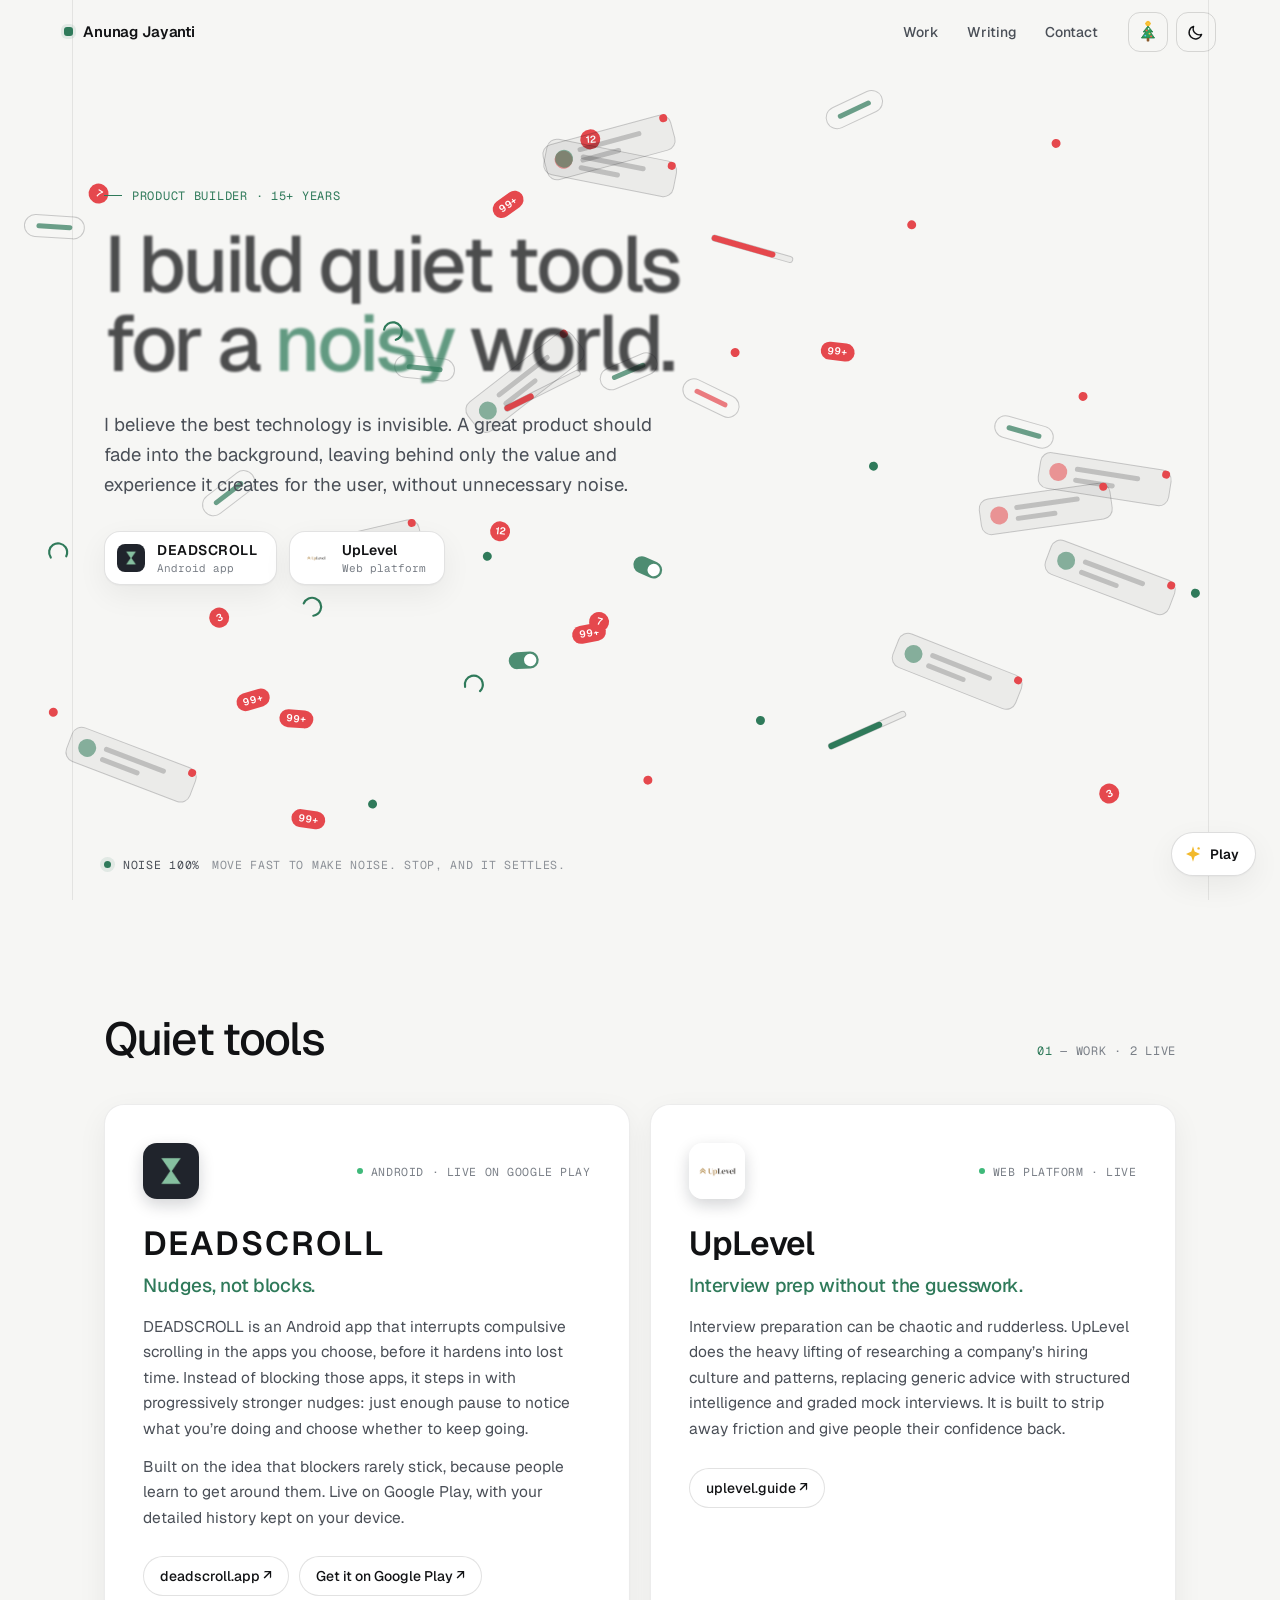
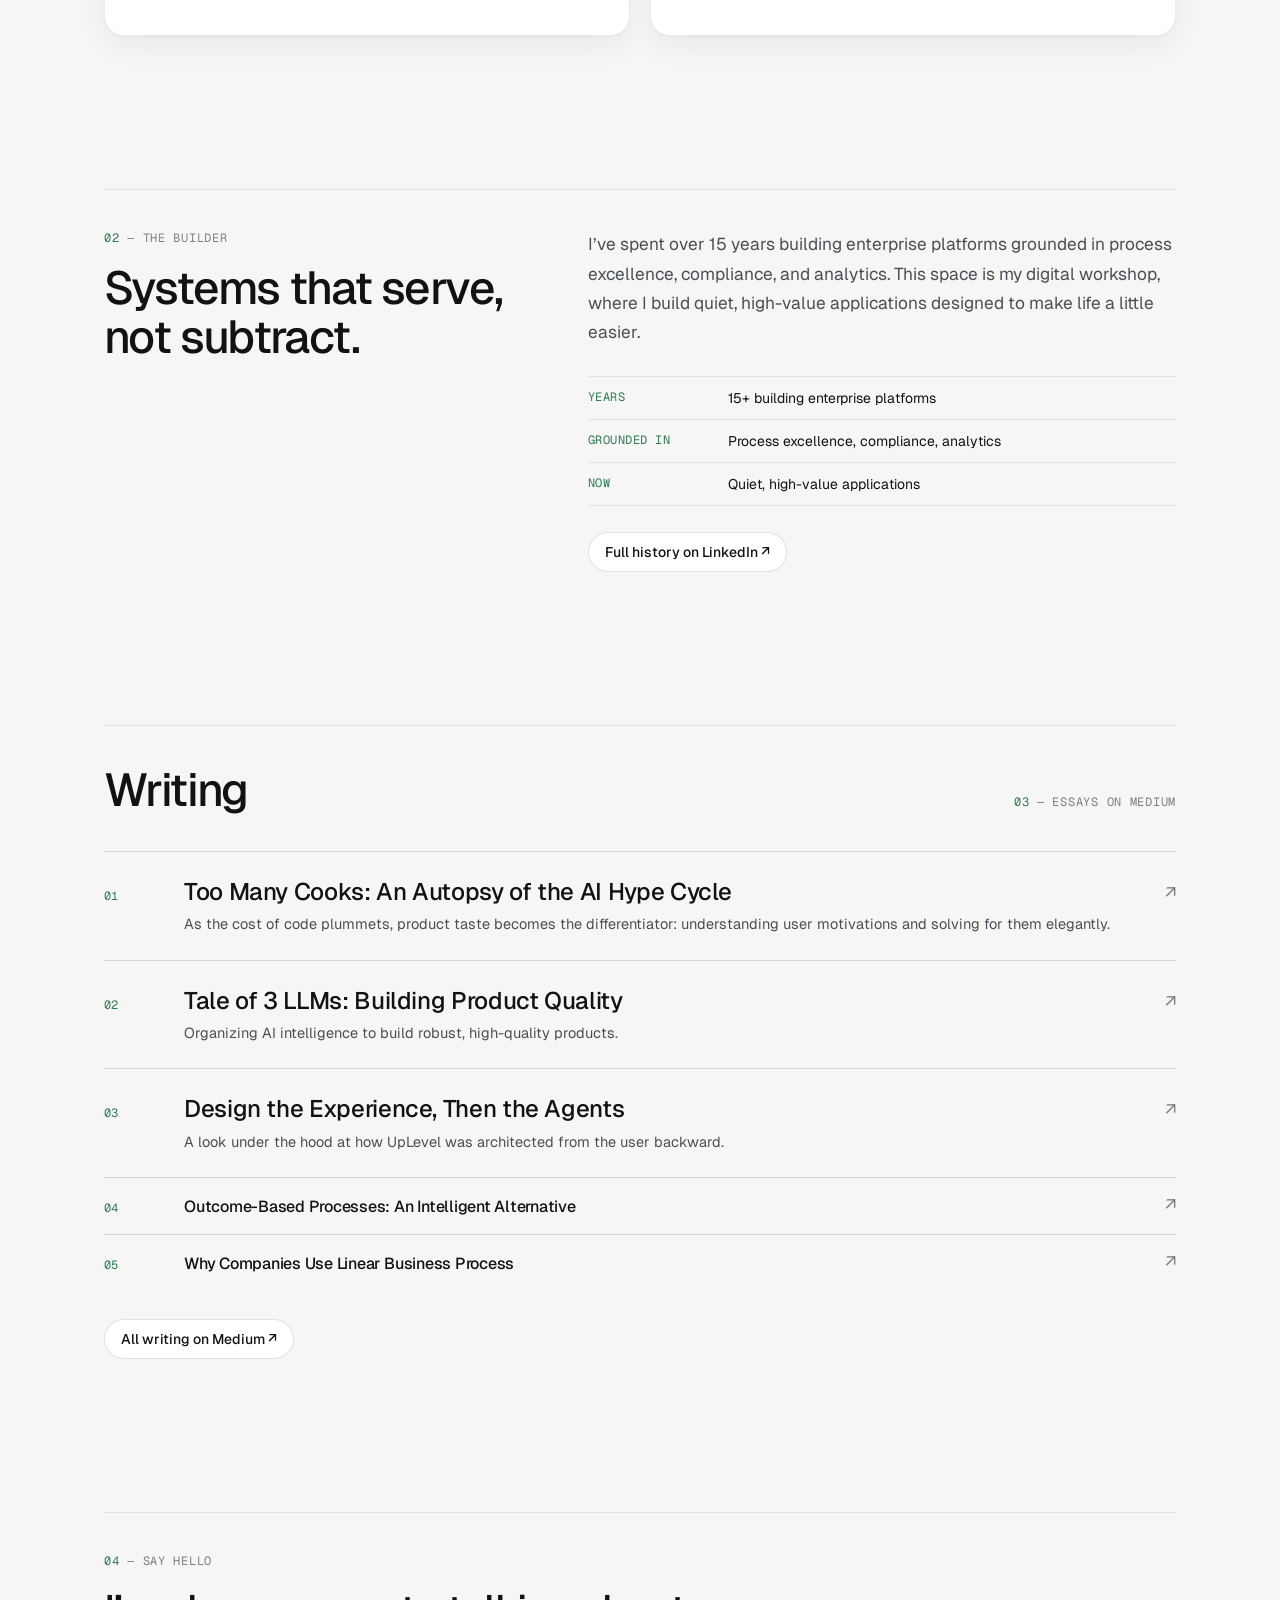
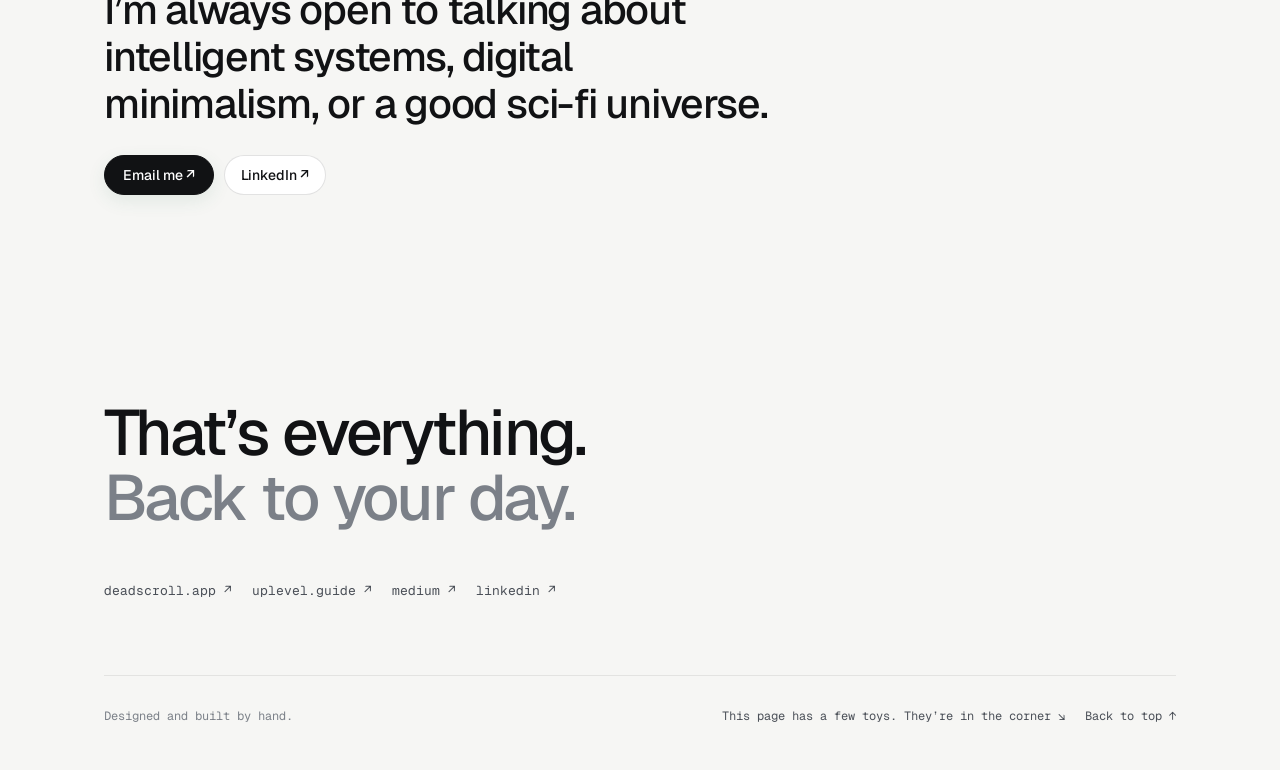
==== preview/index.html @ b886919c "Add "Quiet precision" redesign as a test page at /preview/ The new design (index.html, styles.css, s" ====
<!doctype html>
<html lang="en" data-theme="light" data-snow="off" data-blueprint="off">
<head>
<meta charset="utf-8">
<meta name="viewport" content="width=device-width, initial-scale=1, viewport-fit=cover">
<!-- PREVIEW ONLY: remove this robots tag when promoting this page to the homepage. -->
<meta name="robots" content="noindex">
<title>Anunag Jayanti — I build quiet tools for a noisy world</title>
<meta name="description" content="Anunag Jayanti is a product builder with 15+ years of enterprise platforms behind him. He builds quiet tools: DEADSCROLL for Android and UpLevel for interview prep.">
<meta name="theme-color" content="#F6F6F4">
<meta property="og:type" content="website">
<meta property="og:title" content="Anunag Jayanti — I build quiet tools for a noisy world">
<meta property="og:description" content="Product builder. DEADSCROLL, UpLevel, and essays on product, AI and process.">
<meta property="og:url" content="https://anunag.com/">
<meta name="twitter:card" content="summary">
<link rel="icon" href="assets/favicon.svg" type="image/svg+xml">
<script>
/* Runs before paint: marks JS as available, picks day or night from the visitor's clock (night 6:30 pm to 6 am),
   and applies test overrides: ?theme=light|dark  ?snow=on  ?blueprint=on  ?toys=open */
(function () {
  var el = document.documentElement, q = new URLSearchParams(location.search), d = new Date();
  var h = d.getHours() + d.getMinutes() / 60, t = q.get('theme');
  el.classList.add('js');
  el.setAttribute('data-theme', t === 'dark' || t === 'light' ? t : (h >= 18.5 || h < 6 ? 'dark' : 'light'));
  if (q.get('snow') === 'on') el.setAttribute('data-snow', 'on');
  if (q.get('blueprint') === 'on') el.setAttribute('data-blueprint', 'on');
})();
</script>
<link rel="preconnect" href="https://fonts.googleapis.com">
<link rel="preconnect" href="https://fonts.gstatic.com" crossorigin>
<link href="https://fonts.googleapis.com/css2?family=Geist:wght@300..700&family=Geist+Mono:wght@400;500&display=swap" rel="stylesheet">
<link rel="stylesheet" href="styles.css">
<script src="site.js" defer></script>
</head>
<body>

<div class="backdrop" aria-hidden="true">
<div class="backdrop__winter"></div>
<div class="backdrop__edge backdrop__edge--l"></div>
<div class="backdrop__edge backdrop__edge--r"></div>
<canvas class="field"></canvas>
</div>

<div class="blueprint-grid" aria-hidden="true"><div class="blueprint-grid__cols"><span></span><span></span><span></span><span></span><span></span><span></span><span></span><span></span><span></span><span></span><span></span><span></span></div></div>
<canvas class="snow-canvas" aria-hidden="true"></canvas>
<div class="garland" aria-hidden="true"></div>

<header class="hud">
<a class="hud__brand" href="#top"><span class="hud__mark"></span>Anunag Jayanti</a>
<div class="hud__right">
<nav class="hud__nav" aria-label="Sections">
<a href="#work">Work</a>
<a href="#sec-writing">Writing</a>
<a href="#sec-connect">Contact</a>
</nav>
<button class="icon-btn tree-btn" type="button" data-action="snow" aria-pressed="false" aria-label="Let it snow" title="Let it snow">
<svg width="24" height="24" viewBox="0 0 24 24" aria-hidden="true" focusable="false">
<circle class="tree-btn__halo" cx="12" cy="3.6" r="2.6" fill="#FFC83D"></circle>
<path class="tree-btn__tree" d="M12 6 L16.8 12 H14.3 L18.6 18 H5.4 L9.7 12 H7.2 Z" stroke-width="0.8" stroke-linejoin="round"></path>
<rect x="10.7" y="18" width="2.6" height="3.4" rx="0.6" fill="#8B5A2B"></rect>
<path class="tree-btn__star" d="M12 0.9 L12.85 2.75 L14.7 3.6 L12.85 4.45 L12 6.3 L11.15 4.45 L9.3 3.6 L11.15 2.75 Z" fill="#FFC83D" stroke="#E0A21E" stroke-width="0.4" stroke-linejoin="round"></path>
<circle class="bulb" style="--d:1.4s;--b:.2s" cx="10.6" cy="10.4" r="0.95" fill="#FF5A47"></circle>
<circle class="bulb" style="--d:1.9s;--b:.6s" cx="13.5" cy="13.6" r="0.95" fill="#FFC83D"></circle>
<circle class="bulb" style="--d:1.2s;--b:.4s" cx="9.3" cy="15.6" r="0.95" fill="#5BC0FF"></circle>
<circle class="bulb" style="--d:2.2s;--b:1s" cx="15.1" cy="16.4" r="0.95" fill="#FF5A47"></circle>
<circle class="bulb" style="--d:1.6s;--b:.8s" cx="12.6" cy="8.9" r="0.8" fill="#FFFFFF"></circle>
</svg>
</button>
<button class="icon-btn" type="button" data-action="theme" aria-label="Switch to dark mode" title="Switch to dark mode">
<svg class="icon-moon" width="18" height="18" viewBox="0 0 18 18" aria-hidden="true" focusable="false"><path d="M14.6 11.4A6.2 6.2 0 0 1 6.6 3.4 6.4 6.4 0 1 0 14.6 11.4Z" fill="none" stroke="currentColor" stroke-width="1.4" stroke-linejoin="round"></path></svg>
<svg class="icon-sun" width="18" height="18" viewBox="0 0 18 18" aria-hidden="true" focusable="false"><g fill="none" stroke="currentColor" stroke-width="1.4" stroke-linecap="round"><circle cx="9" cy="9" r="3.4"></circle><path d="M9 1.6v1.8M9 14.6v1.8M1.6 9h1.8M14.6 9h1.8M3.8 3.8l1.3 1.3M12.9 12.9l1.3 1.3M3.8 14.2l1.3-1.3M12.9 5.1l1.3-1.3"></path></g></svg>
</button>
</div>
</header>

<main>

<section id="top" class="hero" aria-labelledby="h1">
<div class="hero__wash" aria-hidden="true"></div>
<canvas class="hero__canvas" aria-hidden="true"></canvas>
<a class="hero__tile" data-tile="ds" href="#sec-deadscroll" tabindex="-1" aria-hidden="true"></a>
<a class="hero__tile" data-tile="ul" href="#sec-uplevel" tabindex="-1" aria-hidden="true"></a>
<div class="wrap hero__inner">
<div class="hero__col">
<p class="eyebrow eyebrow--accent" data-spec="Label / Mono"><span class="eyebrow__rule"></span>Product builder · 15+ years</p>
<h1 id="h1" class="hero__title" data-cap data-spec="Display / H1">I build quiet tools for a <span class="accent">noisy</span> world.</h1>
<p class="lead" data-spec="Body / Lead">I believe the best technology is invisible. A great product should fade into the background, leaving behind only the value and experience it creates for the user, without unnecessary noise.</p>
<div class="chips">
<a class="chip" href="#sec-deadscroll" data-mag data-spec="Button / Product chip"><img src="assets/deadscroll-icon.png" alt="" width="28" height="28"><span class="chip__text"><span class="chip__name chip__name--caps">DEADSCROLL</span><span class="chip__meta">Android app</span></span><span class="ledge" data-ledge="pill" data-lid="ch-ds"></span></a>
<a class="chip" href="#sec-uplevel" data-mag data-spec="Button / Product chip"><img class="logo-ul" src="assets/uplevel-logo.png" alt="" width="28" height="28"><span class="chip__text"><span class="chip__name">UpLevel</span><span class="chip__meta">Web platform</span></span><span class="ledge" data-ledge="pill" data-lid="ch-ul"></span></a>
</div>
</div>
</div>
<div class="wrap hero__status" aria-hidden="true">
<span class="status-dot"></span>
<span class="hero__meter">Signal clear</span>
<span class="hero__hint"><span class="only-pointer">Move fast to make noise. Stop, and it settles.</span><span class="only-touch">Scroll makes noise. Stop, and it settles.</span></span>
</div>
</section>

<section id="work" class="section wrap" aria-label="Work">
<div class="rv">
<div class="section__head">
<h2 class="h2" data-cap data-spec="Heading / H2">Quiet tools</h2>
<p class="mono-label"><span class="accent">01</span> — Work · 2 live</p>
</div>
<div class="cards">

<article id="sec-deadscroll" class="card" data-lit data-spec="Card / Product" aria-labelledby="dn">
<span class="ledge ledge--card" data-ledge="card" data-lid="card-dn"></span>
<div class="card__top">
<span class="tile" data-spec="Image / App icon"><img src="assets/deadscroll-icon.png" alt="DEADSCROLL app icon" width="56" height="56"><span class="ledge ledge--tile" data-ledge="tile" data-lid="tile-dn"></span></span>
<span class="card__status"><span class="live-dot"></span>Android · Live on Google Play</span>
</div>
<h3 id="dn" class="card__title card__title--caps" data-cap data-spec="Heading / Product">DEADSCROLL</h3>
<p class="card__tagline">Nudges, not blocks.</p>
<p class="card__body" data-spec="Body / Card">DEADSCROLL is an Android app that interrupts compulsive scrolling in the apps you choose, before it hardens into lost time. Instead of blocking those apps, it steps in with progressively stronger nudges: just enough pause to notice what you’re doing and choose whether to keep going.</p>
<p class="card__body">Built on the idea that blockers rarely stick, because people learn to get around them. Live on Google Play, with your detailed history kept on your device.</p>
<div class="pills">
<a class="pill" href="https://deadscroll.app" data-mag data-spec="Button / Pill">deadscroll.app ↗<span class="ledge" data-ledge="pill" data-lid="pl-ds"></span></a>
<a class="pill" href="https://play.google.com/store/apps/details?id=com.reclaim.deepwork" data-mag data-spec="Button / Pill">Get it on Google Play ↗<span class="ledge" data-ledge="pill" data-lid="pl-gp"></span></a>
</div>
</article>

<article id="sec-uplevel" class="card" data-lit data-spec="Card / Product" aria-labelledby="un">
<span class="ledge ledge--card" data-ledge="card" data-lid="card-un"></span>
<div class="card__top">
<span class="tile tile--light" data-spec="Image / App icon"><img class="logo-ul" src="assets/uplevel-logo.png" alt="UpLevel logo" width="56" height="56"><span class="ledge ledge--tile" data-ledge="tile" data-lid="tile-un"></span></span>
<span class="card__status"><span class="live-dot"></span>Web platform · Live</span>
</div>
<h3 id="un" class="card__title" data-cap data-spec="Heading / Product">UpLevel</h3>
<p class="card__tagline">Interview prep without the guesswork.</p>
<p class="card__body" data-spec="Body / Card">Interview preparation can be chaotic and rudderless. UpLevel does the heavy lifting of researching a company’s hiring culture and patterns, replacing generic advice with structured intelligence and graded mock interviews. It is built to strip away friction and give people their confidence back.</p>
<div class="pills">
<a class="pill" href="https://uplevel.guide/" data-mag data-spec="Button / Pill">uplevel.guide ↗<span class="ledge" data-ledge="pill" data-lid="pl-ul"></span></a>
</div>
</article>

</div>
</div>
</section>

<section id="sec-builder" class="section wrap" aria-labelledby="about">
<div class="rv about">
<div>
<p class="mono-label"><span class="accent">02</span> — The builder</p>
<h2 id="about" class="h2 about__title" data-cap data-spec="Heading / H2">Systems that serve, not subtract.</h2>
</div>
<div>
<p class="about__body" data-spec="Body / Lead">I’ve spent over 15 years building enterprise platforms grounded in process excellence, compliance, and analytics. This space is my digital workshop, where I build quiet, high-value applications designed to make life a little easier.</p>
<dl class="facts" data-spec="List / Facts">
<div><dt>Years</dt><dd>15+ building enterprise platforms</dd></div>
<div><dt>Grounded in</dt><dd>Process excellence, compliance, analytics</dd></div>
<div><dt>Now</dt><dd>Quiet, high-value applications</dd></div>
</dl>
<div class="pills">
<a class="pill" href="https://www.linkedin.com/in/anunagjayanti/" data-mag data-spec="Button / Pill">Full history on LinkedIn ↗<span class="ledge" data-ledge="pill" data-lid="pl-li1"></span></a>
</div>
</div>
</div>
</section>

<section id="sec-writing" class="section wrap" aria-labelledby="writing">
<div class="rv ruled">
<div class="section__head">
<h2 id="writing" class="h2" data-cap data-spec="Heading / H2">Writing</h2>
<p class="mono-label"><span class="accent">03</span> — Essays on Medium</p>
</div>
<ol class="essays">
<li data-ledge="rule" data-lid="row0"><a href="https://anunagjayanti.medium.com/too-many-cooks-an-autopsy-of-the-ai-hype-cycle-25ee276a88fc" data-spec="Row / Essay"><span class="essay__n">01</span><span class="essay__text"><span class="essay__title">Too Many Cooks: An Autopsy of the AI Hype Cycle</span><span class="essay__sum">As the cost of code plummets, product taste becomes the differentiator: understanding user motivations and solving for them elegantly.</span></span><span class="essay__arrow" aria-hidden="true">↗</span></a></li>
<li data-ledge="rule" data-lid="row1"><a href="https://anunagjayanti.medium.com/tale-of-3-llms-building-product-quality-by-organizing-ai-intelligence-0e062ff59d80" data-spec="Row / Essay"><span class="essay__n">02</span><span class="essay__text"><span class="essay__title">Tale of 3 LLMs: Building Product Quality</span><span class="essay__sum">Organizing AI intelligence to build robust, high-quality products.</span></span><span class="essay__arrow" aria-hidden="true">↗</span></a></li>
<li data-ledge="rule" data-lid="row2"><a href="https://anunagjayanti.medium.com/design-the-experience-then-the-agents-how-uplevel-was-built-486b90a1ed76" data-spec="Row / Essay"><span class="essay__n">03</span><span class="essay__text"><span class="essay__title">Design the Experience, Then the Agents</span><span class="essay__sum">A look under the hood at how UpLevel was architected from the user backward.</span></span><span class="essay__arrow" aria-hidden="true">↗</span></a></li>
<li class="essay--small" data-ledge="thin" data-lid="row3"><a href="https://anunagjayanti.medium.com/outcome-based-processes-an-intelligent-alternative-10e51e8b6f21" data-spec="Row / Essay"><span class="essay__n">04</span><span class="essay__text"><span class="essay__title">Outcome-Based Processes: An Intelligent Alternative</span></span><span class="essay__arrow" aria-hidden="true">↗</span></a></li>
<li class="essay--small" data-ledge="thin" data-lid="row4"><a href="https://anunagjayanti.medium.com/why-companies-use-linear-business-process-ca1997d417d5" data-spec="Row / Essay"><span class="essay__n">05</span><span class="essay__text"><span class="essay__title">Why Companies Use Linear Business Process</span></span><span class="essay__arrow" aria-hidden="true">↗</span></a></li>
</ol>
<div class="pills">
<a class="pill" href="https://anunagjayanti.medium.com/" data-mag data-spec="Button / Pill">All writing on Medium ↗<span class="ledge" data-ledge="pill" data-lid="pl-md"></span></a>
</div>
</div>
</section>

<section id="sec-connect" class="section wrap" aria-labelledby="connect">
<div class="rv ruled">
<p class="mono-label"><span class="accent">04</span> — Say hello</p>
<h2 id="connect" class="connect__title" data-cap data-spec="Heading / H2">I’m always open to talking about intelligent systems, digital minimalism, or a good sci-fi universe.</h2>
<div class="pills">
<a class="pill pill--primary" href="mailto:Jayanti.nag@gmail.com" data-mag data-spec="Button / Primary">Email me ↗<span class="ledge" data-ledge="pill" data-lid="pl-em"></span></a>
<a class="pill" href="https://www.linkedin.com/in/anunagjayanti/" data-mag data-spec="Button / Pill">LinkedIn ↗<span class="ledge" data-ledge="pill" data-lid="pl-li2"></span></a>
</div>
</div>
</section>

<section id="sec-end" class="end wrap" aria-label="End">
<div class="rv">
<p class="end__line" data-cap data-spec="Display / Closing">That’s everything.<br><span class="end__soft">Back to your day.</span></p>
<div class="quiet-links">
<a href="https://deadscroll.app">deadscroll.app ↗</a>
<a href="https://uplevel.guide/">uplevel.guide ↗</a>
<a href="https://anunagjayanti.medium.com/">medium ↗</a>
<a href="https://www.linkedin.com/in/anunagjayanti/">linkedin ↗</a>
</div>
</div>
<footer class="footer">
<span>Designed and built by hand.</span>
<span class="footer__right">
<button class="text-btn" type="button" data-action="open-toys">This page has a few toys. They’re in the corner ↘</button>
<a class="text-btn" href="#top">Back to top ↑</a>
</span>
</footer>
<svg class="end__drift" viewBox="0 0 1440 70" preserveAspectRatio="none" aria-hidden="true" focusable="false">
<path class="end__drift-sh" d="M-20 22 C 120 14 240 30 380 22 S 640 10 780 20 S 1040 32 1180 22 S 1380 12 1460 20 L1460 70 L-20 70 Z"></path>
<path class="end__drift-top" d="M-20 26 C 120 18 240 34 380 26 S 640 14 780 24 S 1040 36 1180 26 S 1380 16 1460 24 L1460 70 L-20 70 Z"></path>
</svg>
</section>

</main>

<div class="inspect" aria-hidden="true">
<div class="inspect__box"><span class="inspect__h inspect__h--tl"></span><span class="inspect__h inspect__h--tr"></span><span class="inspect__h inspect__h--bl"></span><span class="inspect__h inspect__h--br"></span><span class="inspect__pad"></span><span class="inspect__dim"></span></div>
<div class="inspect__card"><div class="inspect__label"></div><div class="inspect__lines"></div></div>
</div>

<button class="blueprint-pill" type="button" data-action="blueprint">BLUEPRINT · <span class="only-pointer">HOVER ANYTHING</span><span class="only-touch">TAP ANYTHING</span> · TURN OFF ✕</button>

<div class="dock">
<div class="dock__items" id="dock-items">
<div class="dock__item" style="--i:3"><span class="dock__label">Make some noise</span><button class="dock__btn" type="button" data-action="noise" aria-label="Make some noise" title="Make some noise"><svg width="20" height="20" viewBox="0 0 20 20" aria-hidden="true" focusable="false"><circle class="dock__noise-dot" cx="10" cy="10" r="3.2"></circle><path d="M10 2.5v2.4M10 15.1v2.4M2.5 10h2.4M15.1 10h2.4M4.7 4.7l1.7 1.7M13.6 13.6l1.7 1.7M4.7 15.3l1.7-1.7M13.6 6.4l1.7-1.7" stroke="currentColor" stroke-width="1.5" stroke-linecap="round"></path></svg></button></div>
<div class="dock__item" style="--i:2"><span class="dock__label" data-state="blueprint" data-off="Blueprint" data-on="Blueprint · on">Blueprint</span><button class="dock__btn dock__btn--blue" type="button" data-action="blueprint" aria-pressed="false" aria-label="Blueprint" title="Blueprint"><svg width="20" height="20" viewBox="0 0 20 20" aria-hidden="true" focusable="false"><rect x="3" y="3" width="14" height="14" rx="2" fill="rgba(13,153,255,0.12)" stroke="#0D99FF" stroke-width="1.4"></rect><path d="M3 8h14M3 12.5h14M8 3v14M12.5 3v14" stroke="#0D99FF" stroke-width="0.9" opacity="0.8"></path></svg></button></div>
<div class="dock__item" style="--i:1"><span class="dock__label" data-state="snow" data-off="Let it snow" data-on="Let it snow · on">Let it snow</span><button class="dock__btn dock__btn--green" type="button" data-action="snow" aria-pressed="false" aria-label="Let it snow" title="Let it snow"><svg width="22" height="22" viewBox="0 0 24 24" aria-hidden="true" focusable="false" style="overflow: visible"><path class="tree-btn__tree" d="M12 6 L16.8 12 H14.3 L18.6 18 H5.4 L9.7 12 H7.2 Z" stroke-width="0.8" stroke-linejoin="round"></path><rect x="10.7" y="18" width="2.6" height="3.4" rx="0.6" fill="#8B5A2B"></rect><path d="M12 0.9 L12.85 2.75 L14.7 3.6 L12.85 4.45 L12 6.3 L11.15 4.45 L9.3 3.6 L11.15 2.75 Z" fill="#FFC83D" stroke="#E0A21E" stroke-width="0.4"></path><circle cx="10.6" cy="10.4" r="0.95" fill="#FF5A47"></circle><circle cx="13.5" cy="13.6" r="0.95" fill="#FFC83D"></circle><circle cx="9.3" cy="15.6" r="0.95" fill="#5BC0FF"></circle></svg></button></div>
<div class="dock__item" style="--i:0"><span class="dock__label" data-state="dark" data-off="Lights off" data-on="Lights on">Lights off</span><button class="dock__btn" type="button" data-action="theme" aria-label="Switch to dark mode" title="Switch to dark mode"><svg class="icon-moon" width="18" height="18" viewBox="0 0 18 18" aria-hidden="true" focusable="false"><path d="M14.6 11.4A6.2 6.2 0 0 1 6.6 3.4 6.4 6.4 0 1 0 14.6 11.4Z" fill="#4B5A8C" stroke="#3A4777" stroke-width="1" stroke-linejoin="round"></path></svg><svg class="icon-sun" width="18" height="18" viewBox="0 0 18 18" aria-hidden="true" focusable="false"><g fill="none" stroke="#F2B92C" stroke-width="1.5" stroke-linecap="round"><circle cx="9" cy="9" r="3.4" fill="#F2B92C"></circle><path d="M9 1.6v1.8M9 14.6v1.8M1.6 9h1.8M14.6 9h1.8M3.8 3.8l1.3 1.3M12.9 12.9l1.3 1.3M3.8 14.2l1.3-1.3M12.9 5.1l1.3-1.3"></path></g></svg></button></div>
</div>
<button class="dock__toggle" type="button" data-action="toys" aria-expanded="false" aria-controls="dock-items" aria-label="Open the toys: things to play with on this page">
<svg class="dock__sparkle" width="18" height="18" viewBox="0 0 18 18" aria-hidden="true" focusable="false"><path d="M9 1.2 L10.6 6.6 L16 9 L10.6 11.4 L9 16.8 L7.4 11.4 L2 9 L7.4 6.6 Z" fill="#F2B92C"></path><circle class="dock__sparkle-dot" cx="14.6" cy="3.4" r="1.2" fill="#F2B92C"></circle></svg>
<svg class="dock__close" width="14" height="14" viewBox="0 0 14 14" aria-hidden="true" focusable="false"><path d="M2 2l10 10M12 2L2 12" stroke="currentColor" stroke-width="1.6" stroke-linecap="round"></path></svg>
<span class="dock__toggle-label">Play</span>
</button>
</div>

</body>
</html>
---- preview/styles.css ----
/* anunag.com — Quiet precision
   Light: bone white with a green accent. Dark: near-black with sage.
   State lives on <html>: data-theme="light|dark", data-snow="on|off", data-blueprint="on|off", class "is-scrolled". */

:root {
  --bg: #F6F6F4;
  --ink: #111214;
  --ink2: #4A4F57;
  --ink3: #7B8088;
  --line: rgba(17, 18, 20, 0.08);
  --line2: rgba(17, 18, 20, 0.14);
  --accent: #2F7A5A;
  --accent-soft: rgba(47, 122, 90, 0.10);
  --pop: #E5484D;
  --card: #FFFFFF;
  --card-bd: rgba(17, 18, 20, 0.08);
  --card-glow: rgba(47, 122, 90, 0.08);
  --pill: #FFFFFF;
  --pill-bd: rgba(17, 18, 20, 0.12);
  --shadow: 0 1px 2px rgba(17, 18, 20, 0.04), 0 10px 30px rgba(17, 18, 20, 0.06);
  --hud-bg: rgba(246, 246, 244, 0.8);
  --toast: #FFFFFF;
  --primary: #111214;
  --primary-ink: #FFFFFF;
  --tree: #2E9E5B;
  --tree-dk: #1F7A44;
  --tree-on: rgba(46, 158, 91, 0.12);
  --wash: none;
  --winter: linear-gradient(180deg, #C8D6EB 0%, #DCE5F2 55%, #EEF3F9 100%);
  --bg-snow: #E1E9F4;
  --hud-bg-snow: rgba(225, 233, 244, 0.82);
  --ground: #FFFFFF;
  --ground-sh: #BFCDE4;

  --pad-x: clamp(20px, 5vw, 64px);
  --edge-l: -10px;
  --edge-r: -10px;
  --col-l: 0px;
  --col-w: 100%;
  --font: 'Geist', -apple-system, 'Segoe UI', Roboto, sans-serif;
  --mono: 'Geist Mono', ui-monospace, 'SFMono-Regular', Menlo, Consolas, monospace;
  color-scheme: light;
}

[data-theme="dark"] {
  --bg: #0B0C0E;
  --ink: #EDEEF0;
  --ink2: #A6ABB3;
  --ink3: #6F747C;
  --line: rgba(255, 255, 255, 0.07);
  --line2: rgba(255, 255, 255, 0.12);
  --accent: #86C0A0;
  --accent-soft: rgba(134, 192, 160, 0.14);
  --pop: #FF6B57;
  --card: #111215;
  --card-bd: rgba(255, 255, 255, 0.07);
  --card-glow: rgba(134, 192, 160, 0.10);
  --pill: #15171A;
  --pill-bd: rgba(255, 255, 255, 0.12);
  --shadow: 0 1px 2px rgba(0, 0, 0, 0.4), 0 14px 36px rgba(0, 0, 0, 0.35);
  --hud-bg: rgba(11, 12, 14, 0.72);
  --toast: #17191D;
  --primary: #EDEEF0;
  --primary-ink: #0B0C0E;
  --tree: #3DBA72;
  --tree-dk: #2A9A5A;
  --tree-on: rgba(61, 186, 114, 0.16);
  --wash: radial-gradient(40% 48% at 80% 28%, rgba(134, 192, 160, 0.12), rgba(134, 192, 160, 0) 70%), radial-gradient(36% 46% at 95% 74%, rgba(99, 102, 241, 0.16), rgba(99, 102, 241, 0) 70%), radial-gradient(28% 38% at 58% 90%, rgba(255, 120, 90, 0.07), rgba(255, 120, 90, 0) 70%);
  --winter: linear-gradient(180deg, #060A16 0%, #0E1530 55%, #18213F 100%);
  --bg-snow: #0A0F1F;
  --hud-bg-snow: rgba(10, 15, 31, 0.72);
  --ground: #C9D3E6;
  --ground-sh: #8C98B8;
  color-scheme: dark;
}

/* ---------- base ---------- */
*, *::before, *::after { box-sizing: border-box; }
html {
  background: var(--bg);
  scroll-behavior: smooth;
  -webkit-text-size-adjust: 100%;
  transition: background-color 0.6s ease;
}
[data-snow="on"] { background: var(--bg-snow); }
body {
  margin: 0;
  color: var(--ink);
  font-family: var(--font);
  font-size: 16px;
  -webkit-font-smoothing: antialiased;
  overflow-x: hidden;
  transition: color 0.6s ease;
}
img { display: block; max-width: 100%; }
a { color: inherit; }
button { font: inherit; color: inherit; }
section[id], article[id] { scroll-margin-top: 72px; }
a:focus-visible, button:focus-visible { outline: 2px solid var(--accent); outline-offset: 3px; border-radius: 8px; }
.accent { color: var(--accent); }
.only-touch { display: none; }
@media (hover: none) { .only-touch { display: inline; } .only-pointer { display: none; } }
.wrap { max-width: 1200px; margin-left: auto; margin-right: auto; padding-left: var(--pad-x); padding-right: var(--pad-x); }

/* ---------- background layers ---------- */
.backdrop { position: fixed; inset: 0; z-index: 0; pointer-events: none; }
.backdrop__winter { position: absolute; inset: 0; background: var(--winter); opacity: 0; transition: opacity 0.9s ease; }
[data-snow="on"] .backdrop__winter { opacity: 1; }
.backdrop__edge { position: absolute; top: 0; bottom: 0; width: 1px; background: var(--line); }
.backdrop__edge--l { left: var(--edge-l); }
.backdrop__edge--r { left: var(--edge-r); }
.field { position: absolute; inset: 0; width: 100%; height: 100%; display: block; }
main { position: relative; z-index: 1; }
.snow-canvas { position: fixed; inset: 0; z-index: 4; width: 100%; height: 100%; display: block; pointer-events: none; }
.garland { position: fixed; left: 0; right: 0; top: 62px; height: 44px; z-index: 6; pointer-events: none; display: none; }
[data-snow="on"] .garland { display: block; }
.garland svg { display: block; width: 100%; height: 44px; overflow: visible; }

/* ---------- top bar ---------- */
.hud {
  position: fixed; left: 0; right: 0; top: 0; z-index: 7; height: 64px;
  display: flex; align-items: center; justify-content: space-between; gap: 16px;
  padding: 0 var(--pad-x);
  border-bottom: 1px solid transparent;
  transition: background-color 0.4s ease, border-color 0.4s ease;
}
.is-scrolled .hud { background: var(--hud-bg); -webkit-backdrop-filter: saturate(1.4) blur(14px); backdrop-filter: saturate(1.4) blur(14px); border-bottom-color: var(--line); }
[data-snow="on"].is-scrolled .hud { background: var(--hud-bg-snow); }
.hud__brand { display: inline-flex; align-items: center; gap: 10px; min-height: 44px; font-weight: 600; font-size: 15px; letter-spacing: -0.01em; text-decoration: none; }
.hud__mark { display: block; width: 9px; height: 9px; border-radius: 3px; background: var(--accent); box-shadow: 0 0 0 3px var(--accent-soft); }
.hud__right { display: flex; align-items: center; gap: 8px; }
.hud__nav { display: flex; align-items: center; gap: 4px; margin-right: 10px; }
.hud__nav a { display: inline-flex; align-items: center; min-height: 40px; padding: 0 12px; border-radius: 10px; font-size: 14px; font-weight: 500; color: var(--ink2); text-decoration: none; }
.hud__nav a:hover { color: var(--ink); }
.icon-btn {
  appearance: none; display: inline-flex; align-items: center; justify-content: center; width: 40px; height: 40px; margin: 0; padding: 0;
  border: 1px solid var(--line2); border-radius: 12px; background: transparent; cursor: pointer; color: var(--ink);
  transition: background-color 0.4s ease, border-color 0.4s ease, box-shadow 0.4s ease;
}
.icon-btn svg { display: block; overflow: visible; }
[data-theme="dark"] .icon-moon, [data-theme="light"] .icon-sun { display: none; }
.tree-btn__tree { fill: var(--tree); stroke: var(--tree-dk); }
.tree-btn__halo { transform-box: fill-box; transform-origin: center; animation: halo 1.8s ease-in-out infinite; }
.tree-btn__star { animation: star 1.8s ease-in-out infinite; }
.tree-btn[aria-pressed="true"] { background: var(--tree-on); border-color: var(--tree); box-shadow: 0 0 0 4px var(--tree-on), 0 0 18px rgba(255, 200, 61, 0.35); }
.bulb { animation: twinkle var(--d, 1.6s) ease-in-out var(--b, 0s) infinite; }
@keyframes twinkle { 0%, 100% { opacity: 1; } 50% { opacity: 0.3; } }
@keyframes halo { 0%, 100% { transform: scale(0.75); opacity: 0.45; } 50% { transform: scale(1.3); opacity: 0.1; } }
@keyframes star { 0%, 100% { opacity: 1; } 50% { opacity: 0.65; } }

/* ---------- hero ---------- */
.hero { position: relative; min-height: 640px; min-height: max(100vh, 640px); min-height: max(100svh, 640px); overflow: hidden; }
.hero--below { min-height: 840px; min-height: max(100vh, 840px); min-height: max(100svh, 840px); }
.hero__wash { position: absolute; left: -8%; right: -8%; top: -8%; bottom: -8%; background: var(--wash); }
.hero__canvas { position: absolute; left: 0; top: 0; display: block; }
.hero__tile { position: absolute; z-index: 2; width: 56px; height: 56px; border-radius: 14px; pointer-events: none; }
.hero__inner { position: relative; z-index: 1; padding-top: clamp(120px, 20vh, 190px); pointer-events: none; }
.hero__col { max-width: 600px; pointer-events: auto; }
.hero--below .hero__col { max-width: none; }
.eyebrow { margin: 0; display: inline-flex; align-items: center; gap: 10px; font-family: var(--mono); font-size: 12px; letter-spacing: 0.06em; text-transform: uppercase; color: var(--ink3); }
.eyebrow--accent { color: var(--accent); }
.eyebrow__rule { display: block; width: 18px; height: 1px; background: var(--accent); }
.hero__title { margin: 20px 0 0; max-width: 13ch; font-size: clamp(48px, 6.2vw, 92px); font-weight: 500; line-height: 1; letter-spacing: -0.042em; transition: color 0.6s ease, text-shadow 0.5s ease; }
.lead { margin: 28px 0 0; max-width: 46ch; font-size: clamp(17px, 1.45vw, 19px); line-height: 1.6; color: var(--ink2); }
.chips { margin-top: 32px; display: flex; flex-wrap: wrap; gap: 12px; }
.chip {
  position: relative; display: inline-flex; align-items: center; gap: 12px; min-height: 54px; padding: 0 18px 0 12px;
  border: 1px solid var(--pill-bd); border-radius: 16px; background: var(--pill); font-size: 14px; color: var(--ink); text-decoration: none;
  box-shadow: var(--shadow); transition: background-color 0.6s ease, border-color 0.6s ease, color 0.6s ease;
}
.chip img { width: 28px; height: 28px; border-radius: 8px; object-fit: cover; }
.chip__text { display: flex; flex-direction: column; gap: 2px; }
.chip__name { font-weight: 600; }
.chip__name--caps { letter-spacing: 0.04em; }
.chip__meta { font-family: var(--mono); font-size: 11px; color: var(--ink3); }
.logo-ul { background: #FFFFFF; }
.logo-fallback { display: flex; align-items: center; justify-content: center; background: var(--accent); color: #FFFFFF; font-weight: 700; }
.hero__status {
  position: absolute; z-index: 1; left: 0; right: 0; bottom: 28px; display: flex; align-items: center; gap: 12px;
  font-family: var(--mono); font-size: 11.5px; letter-spacing: 0.06em; text-transform: uppercase; color: var(--ink3); pointer-events: none;
}
.status-dot { display: block; flex: 0 0 auto; width: 7px; height: 7px; border-radius: 50%; background: var(--accent); box-shadow: 0 0 0 4px var(--accent-soft); }
.hero__meter { color: var(--ink2); }
.hero__hint { opacity: 0.85; white-space: nowrap; overflow: hidden; text-overflow: ellipsis; min-width: 0; }
.hero__meter { white-space: nowrap; }

/* ---------- sections ---------- */
.section { padding-top: clamp(48px, 6vw, 88px); padding-bottom: clamp(48px, 6vw, 88px); }
#work { padding-top: clamp(72px, 9vw, 128px); }
.section__head { display: flex; flex-wrap: wrap; align-items: baseline; justify-content: space-between; gap: 12px 32px; }
.h2 { margin: 0; font-size: clamp(30px, 3.6vw, 52px); font-weight: 500; line-height: 1.06; letter-spacing: -0.035em; transition: text-shadow 0.5s ease; }
.mono-label { margin: 0; font-family: var(--mono); font-size: 12px; letter-spacing: 0.06em; text-transform: uppercase; color: var(--ink3); }
.ruled { padding-top: 40px; border-top: 1px solid var(--line); }

.cards { margin-top: 40px; display: grid; grid-template-columns: 1fr 1fr; gap: 20px; }
.card {
  position: relative; padding: clamp(24px, 3vw, 40px); border-radius: 20px; border: 1px solid var(--card-bd);
  background: radial-gradient(520px circle at var(--mx, -999px) var(--my, -999px), var(--card-glow), rgba(0, 0, 0, 0) 62%), var(--card);
  box-shadow: var(--shadow); transition: background-color 0.6s ease, border-color 0.6s ease;
}
.card__top { display: flex; align-items: center; justify-content: space-between; gap: 16px; }
.tile { position: relative; display: block; width: 56px; height: 56px; border-radius: 14px; box-shadow: 0 6px 16px rgba(10, 14, 28, 0.18); }
.tile img { width: 56px; height: 56px; border-radius: 14px; object-fit: cover; }
.tile--light { background: #FFFFFF; }
.card__status { display: inline-flex; align-items: center; gap: 8px; font-family: var(--mono); font-size: 11.5px; letter-spacing: 0.05em; text-transform: uppercase; color: var(--ink3); text-align: right; }
.live-dot { display: block; flex: 0 0 auto; width: 6px; height: 6px; border-radius: 50%; background: #3FB97A; }
.card__title { margin: 28px 0 0; font-size: clamp(26px, 2.6vw, 34px); font-weight: 600; line-height: 1; letter-spacing: -0.02em; transition: text-shadow 0.5s ease; }
.card__title--caps { letter-spacing: 0.06em; }
.card__tagline { margin: 12px 0 0; font-size: 19px; font-weight: 500; letter-spacing: -0.015em; color: var(--accent); }
.card__body { margin: 16px 0 0; font-size: 15.5px; line-height: 1.65; color: var(--ink2); }
.card__body + .card__body { margin-top: 12px; }

.pills { margin-top: 26px; display: flex; flex-wrap: wrap; gap: 10px; }
.pill {
  position: relative; display: inline-flex; align-items: center; min-height: 40px; padding: 0 16px; border: 1px solid var(--pill-bd);
  border-radius: 20px; background: var(--pill); font-size: 14px; font-weight: 500; color: var(--ink); text-decoration: none; white-space: nowrap;
  transition: background-color 0.6s ease, border-color 0.6s ease, color 0.6s ease;
}
.pill--primary { padding: 0 18px; border-color: var(--primary); background: var(--primary); color: var(--primary-ink); box-shadow: 0 6px 18px var(--accent-soft); }
.ledge { position: absolute; top: 0; left: 12px; right: 12px; height: 0; pointer-events: none; }
.chip .ledge { left: 14px; right: 14px; }
.ledge--card { left: 18px; right: 18px; }
.ledge--tile { left: 8px; right: 8px; }

.about { display: grid; grid-template-columns: 5fr 7fr; gap: 28px 64px; padding-top: 40px; border-top: 1px solid var(--line); }
.about__title { margin-top: 18px; max-width: 14ch; }
.about__body { margin: 0; max-width: 56ch; font-size: clamp(16px, 1.35vw, 18px); line-height: 1.7; color: var(--ink2); }
.facts { margin: 28px 0 0; padding: 0; font-size: 14px; }
.facts div { display: flex; gap: 20px; padding: 12px 0; border-top: 1px solid var(--line); }
.facts div:last-child { border-bottom: 1px solid var(--line); }
.facts dt { flex: 0 0 120px; font-family: var(--mono); font-size: 12px; letter-spacing: 0.04em; text-transform: uppercase; color: var(--accent); }
.facts dd { margin: 0; }

.essays { margin: 36px 0 0; padding: 0; list-style: none; }
.essays li { border-top: 1px solid var(--line2); }
.essays a { display: grid; grid-template-columns: 56px 1fr 24px; align-items: baseline; gap: 6px 24px; padding: 24px 0; color: var(--ink); text-decoration: none; }
.essay__n { font-family: var(--mono); font-size: 12px; color: var(--accent); }
.essay__text { display: flex; flex-direction: column; gap: 6px; min-width: 0; }
.essay__title { font-size: clamp(19px, 1.9vw, 24px); font-weight: 500; line-height: 1.3; letter-spacing: -0.015em; }
.essay__sum { font-size: 14.5px; line-height: 1.55; color: var(--ink2); }
.essay__arrow { justify-self: end; font-size: 18px; color: var(--ink3); transition: transform 0.35s cubic-bezier(.2, .8, .2, 1), color 0.3s ease; }
.essays a:hover .essay__arrow, .essays a:focus-visible .essay__arrow { transform: translate(4px, -4px); color: var(--accent); }
.essay--small a { padding: 16px 0; }
.essay--small .essay__title { font-size: 16px; }
#sec-writing .pills { margin-top: 28px; }

.connect__title { margin: 18px 0 0; max-width: 24ch; font-size: clamp(28px, 3.2vw, 46px); font-weight: 500; line-height: 1.14; letter-spacing: -0.03em; transition: text-shadow 0.5s ease; }
#sec-connect .pills { margin-top: 28px; }

/* ---------- end ---------- */
.end { position: relative; padding-top: clamp(80px, 10vw, 140px); }
.end__line { margin: 0; font-size: clamp(36px, 5vw, 72px); font-weight: 500; line-height: 1.02; letter-spacing: -0.04em; transition: text-shadow 0.5s ease; }
.end__soft { color: var(--ink3); }
.quiet-links { margin-top: 40px; display: flex; flex-wrap: wrap; gap: 4px 20px; }
.quiet-links a { display: inline-flex; align-items: center; min-height: 40px; font-family: var(--mono); font-size: 13px; color: var(--ink2); text-decoration: none; }
.footer {
  margin-top: 64px; padding: 22px 0 36px; border-top: 1px solid var(--line); display: flex; flex-wrap: wrap; align-items: center;
  justify-content: space-between; gap: 10px 24px; font-family: var(--mono); font-size: 12px; color: var(--ink3);
}
[data-snow="on"] .footer { padding-bottom: 96px; }
.footer__right { display: flex; flex-wrap: wrap; align-items: center; gap: 4px 20px; }
.text-btn { appearance: none; margin: 0; padding: 10px 0; text-align: left; border: 0; background: transparent; cursor: pointer; font: inherit; color: var(--ink2); text-decoration: none; }
.end__drift { position: absolute; left: 50%; bottom: 0; width: 100vw; height: 70px; transform: translateX(-50%); display: none; pointer-events: none; }
[data-snow="on"] .end__drift { display: block; }
.end__drift-sh { fill: var(--ground-sh); }
.end__drift-top { fill: var(--ground); }

/* ---------- reveal on scroll (only when JS runs) ---------- */
.js .rv { opacity: 0; filter: blur(8px); transform: translateY(14px); transition: opacity 0.9s ease, filter 0.9s ease, transform 0.9s cubic-bezier(.2, .8, .2, 1); }
.js .rv.is-in { opacity: 1; filter: none; transform: none; }

/* ---------- blueprint ---------- */
.blueprint-grid {
  position: fixed; inset: 0; z-index: 3; pointer-events: none; display: none;
  background-image:
    linear-gradient(to right, rgba(13, 153, 255, 0.10) 1px, rgba(0, 0, 0, 0) 1px),
    linear-gradient(to bottom, rgba(13, 153, 255, 0.10) 1px, rgba(0, 0, 0, 0) 1px),
    linear-gradient(to right, rgba(13, 153, 255, 0.045) 1px, rgba(0, 0, 0, 0) 1px),
    linear-gradient(to bottom, rgba(13, 153, 255, 0.045) 1px, rgba(0, 0, 0, 0) 1px);
  background-size: 64px 64px, 64px 64px, 16px 16px, 16px 16px;
}
[data-blueprint="on"] .blueprint-grid { display: block; }
.blueprint-grid__cols { position: absolute; top: 0; bottom: 0; left: var(--col-l); width: var(--col-w); display: flex; gap: 24px; }
.blueprint-grid__cols span { flex: 1 1 0; background: rgba(13, 153, 255, 0.05); border-left: 1px solid rgba(13, 153, 255, 0.22); border-right: 1px solid rgba(13, 153, 255, 0.22); }
.blueprint-pill {
  position: fixed; z-index: 8; left: 50%; top: 76px; transform: translateX(-50%); display: none; align-items: center; gap: 10px;
  min-height: 40px; margin: 0; padding: 0 16px; border: 0; border-radius: 20px; background: #0D99FF; color: #FFFFFF; cursor: pointer;
  font: 500 12px/1 var(--mono); letter-spacing: 0.04em; white-space: nowrap; box-shadow: 0 8px 24px rgba(13, 153, 255, 0.35);
}
[data-blueprint="on"] .blueprint-pill { display: inline-flex; }
.inspect { position: absolute; left: 0; top: 0; width: 0; height: 0; z-index: 5; pointer-events: none; display: none; }
[data-blueprint="on"] .inspect.has-target { display: block; }
.inspect__box { position: absolute; border: 1px solid #0D99FF; background: rgba(13, 153, 255, 0.06); }
.inspect__h { position: absolute; width: 7px; height: 7px; background: #FFFFFF; border: 1px solid #0D99FF; }
.inspect__h--tl { left: -4px; top: -4px; } .inspect__h--tr { right: -4px; top: -4px; }
.inspect__h--bl { left: -4px; bottom: -4px; } .inspect__h--br { right: -4px; bottom: -4px; }
.inspect__pad { position: absolute; border: 1px dashed rgba(13, 153, 255, 0.6); }
.inspect__dim { position: absolute; left: 50%; bottom: -26px; transform: translateX(-50%); padding: 2px 6px; border-radius: 4px; background: #0D99FF; color: #FFFFFF; font: 500 11px/1.4 var(--mono); white-space: nowrap; }
.inspect__card { position: absolute; width: 236px; padding: 12px 14px; border-radius: 10px; background: #0E1116; color: #F2F3F5; box-shadow: 0 12px 32px rgba(0, 0, 0, 0.3); font: 400 11.5px/1.6 var(--mono); }
.inspect__label { color: #6FB8FF; font-weight: 500; }
.inspect__row { display: flex; justify-content: space-between; gap: 12px; }
.inspect__row > span:first-child { color: #8A9099; }
.inspect__row > span:last-child { display: inline-flex; align-items: center; gap: 6px; text-align: right; }
.inspect__sw { display: inline-block; width: 10px; height: 10px; border-radius: 2px; box-shadow: 0 0 0 1px rgba(255, 255, 255, 0.25); }

/* ---------- toy dock ---------- */
.dock { position: fixed; z-index: 8; right: 24px; bottom: 24px; display: flex; flex-direction: column; align-items: flex-end; gap: 10px; pointer-events: none; }
.dock__items { display: flex; flex-direction: column; align-items: flex-end; gap: 10px; }
.dock__item {
  display: flex; align-items: center; gap: 10px; opacity: 0; transform: translateY(14px) scale(0.6); transform-origin: 100% 100%;
  visibility: hidden; pointer-events: none;
  transition: opacity 0.22s ease, transform 0.4s cubic-bezier(.2, .9, .25, 1.35), visibility 0s linear 0.4s;
  transition-delay: calc((3 - var(--i)) * 20ms), calc((3 - var(--i)) * 20ms), 0.4s;
}
.dock.is-open .dock__item { opacity: 1; transform: none; visibility: visible; pointer-events: auto; transition-delay: calc(var(--i) * 40ms), calc(var(--i) * 40ms), 0s; }
.dock__label { display: inline-flex; align-items: center; padding: 7px 11px; border-radius: 9px; border: 1px solid var(--line2); background: var(--toast); box-shadow: var(--shadow); font-size: 12.5px; font-weight: 500; color: var(--ink); white-space: nowrap; }
.dock__btn {
  appearance: none; display: inline-flex; align-items: center; justify-content: center; width: 44px; height: 44px; margin: 0; padding: 0;
  border-radius: 50%; border: 1px solid var(--line2); background: var(--toast); box-shadow: var(--shadow); cursor: pointer; color: var(--ink);
  transition: border-color 0.3s ease, box-shadow 0.3s ease, transform 0.2s ease;
}
.dock__btn:active { transform: scale(0.94); }
.dock__btn svg { display: block; }
.dock__btn[aria-pressed="true"] { border-color: var(--accent); box-shadow: 0 0 0 4px var(--accent-soft), var(--shadow); }
.dock__btn--blue[aria-pressed="true"] { border-color: #0D99FF; }
.dock__btn--green[aria-pressed="true"] { border-color: var(--tree); }
.dock__noise-dot { fill: var(--pop); }
.dock__toggle {
  pointer-events: auto; appearance: none; display: inline-flex; align-items: center; gap: 8px; min-height: 44px; margin: 0; padding: 0 16px 0 12px;
  border-radius: 22px; border: 1px solid var(--line2); background: var(--toast); box-shadow: var(--shadow); cursor: pointer;
  font-size: 13.5px; font-weight: 600; color: var(--ink); transition: transform 0.35s cubic-bezier(.2, .9, .25, 1.6), background-color 0.6s ease;
}
.dock.is-nudge .dock__toggle { transform: rotate(-5deg) scale(1.08); }
.dock__close { display: none; }
.dock.is-open .dock__close { display: block; }
.dock.is-open .dock__sparkle { display: none; }
.dock__sparkle path { animation: star 2.4s ease-in-out infinite; }
.dock__sparkle-dot { animation: twinkle 2.4s ease-in-out 0.6s infinite; }

/* ---------- responsive ---------- */
@media (max-width: 899px) {
  .cards, .about { grid-template-columns: 1fr; }
}
@media (max-width: 759px) {
  .hud__nav { display: none; }
  .hero { min-height: 700px; min-height: max(100vh, 700px); min-height: max(100svh, 700px); }
  .hero__inner { padding-top: 104px; }
  .hero__title { font-size: clamp(40px, 11.5vw, 56px); }
  .hero__hint { display: none; }
  .essays a { grid-template-columns: 32px 1fr 18px; padding: 20px 0; }
  .essay__title { font-size: 19px; }
  .essay--small .essay__title { font-size: 16px; }
  .blueprint-grid__cols { gap: 12px; }
  .blueprint-grid__cols span:nth-child(n+5) { display: none; }
  .dock { right: 16px; bottom: 16px; }
}

/* ---------- reduced motion ---------- */
@media (prefers-reduced-motion: reduce) {
  html { scroll-behavior: auto; }
  .js .rv { opacity: 1; filter: none; transform: none; transition: none; }
  .bulb, .tree-btn__halo, .tree-btn__star, .dock__sparkle path, .dock__sparkle-dot { animation: none; }
  .dock__item { transition: none; }
}
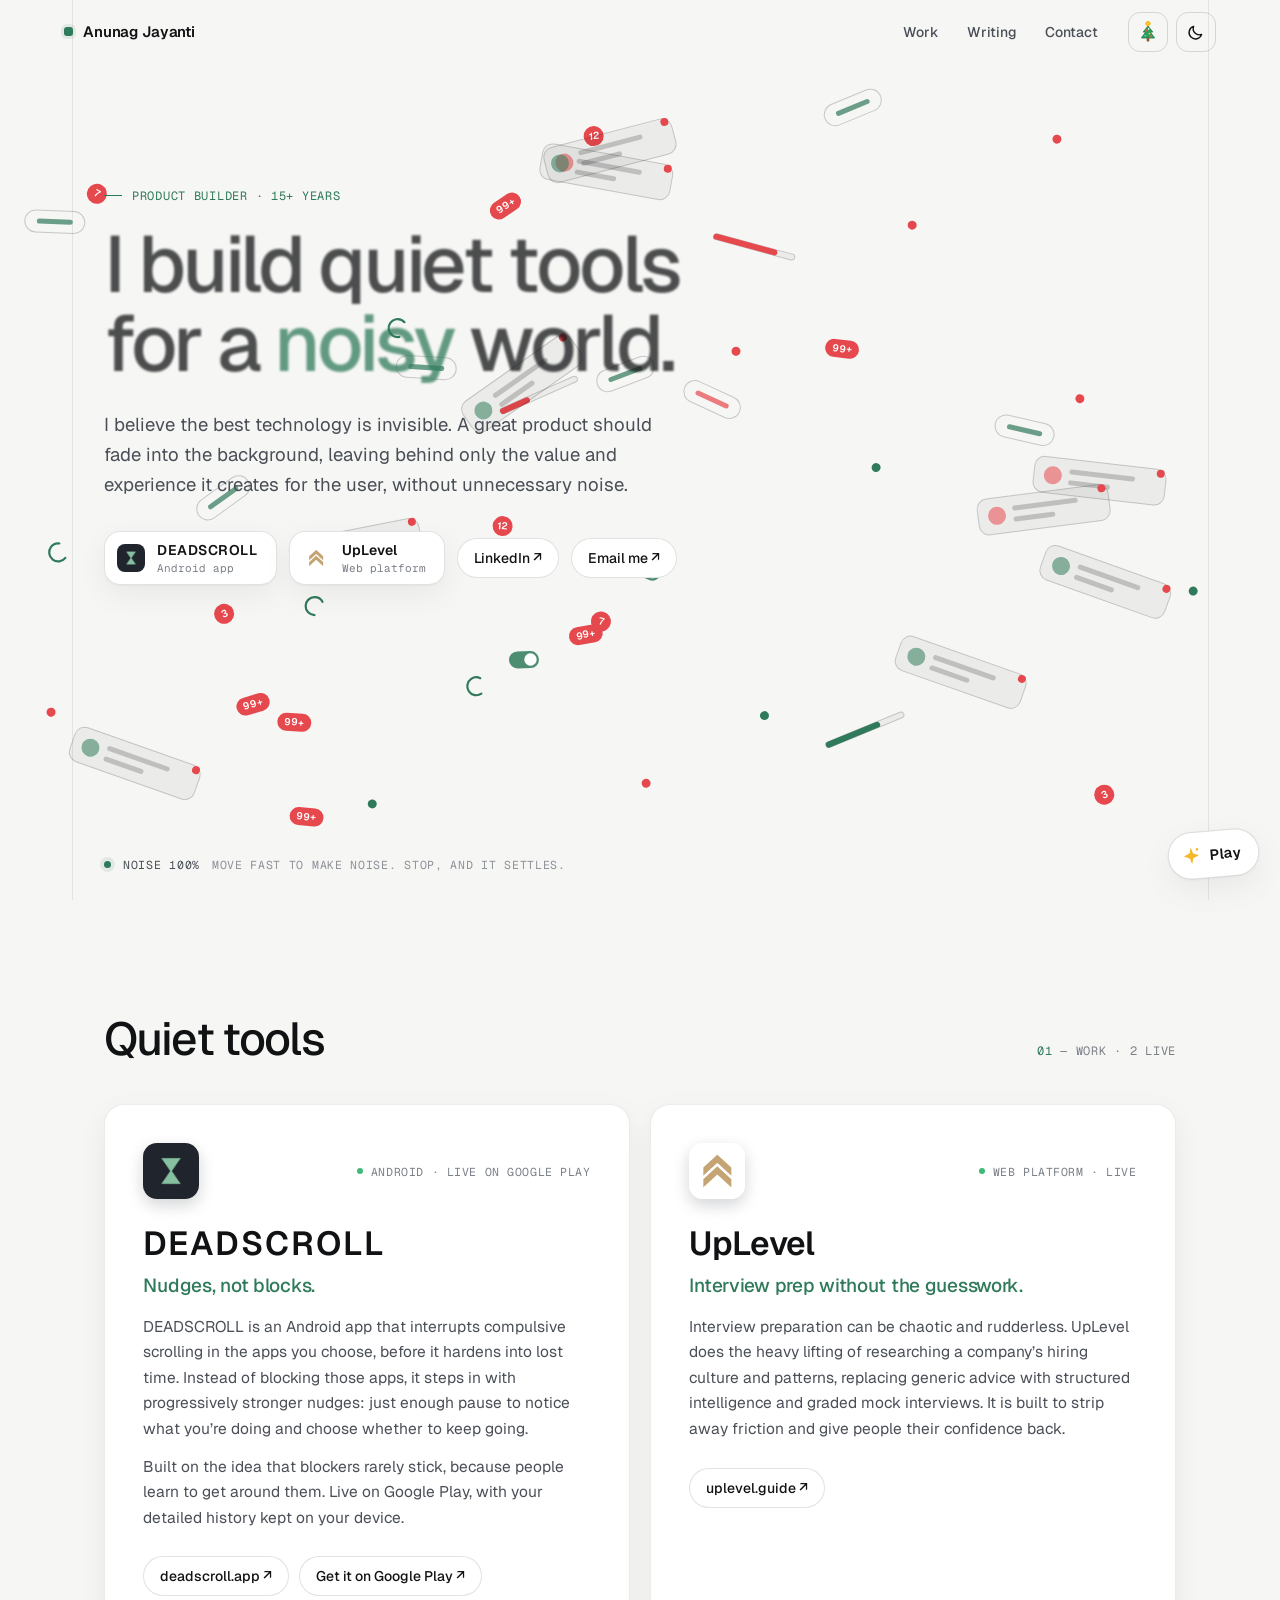
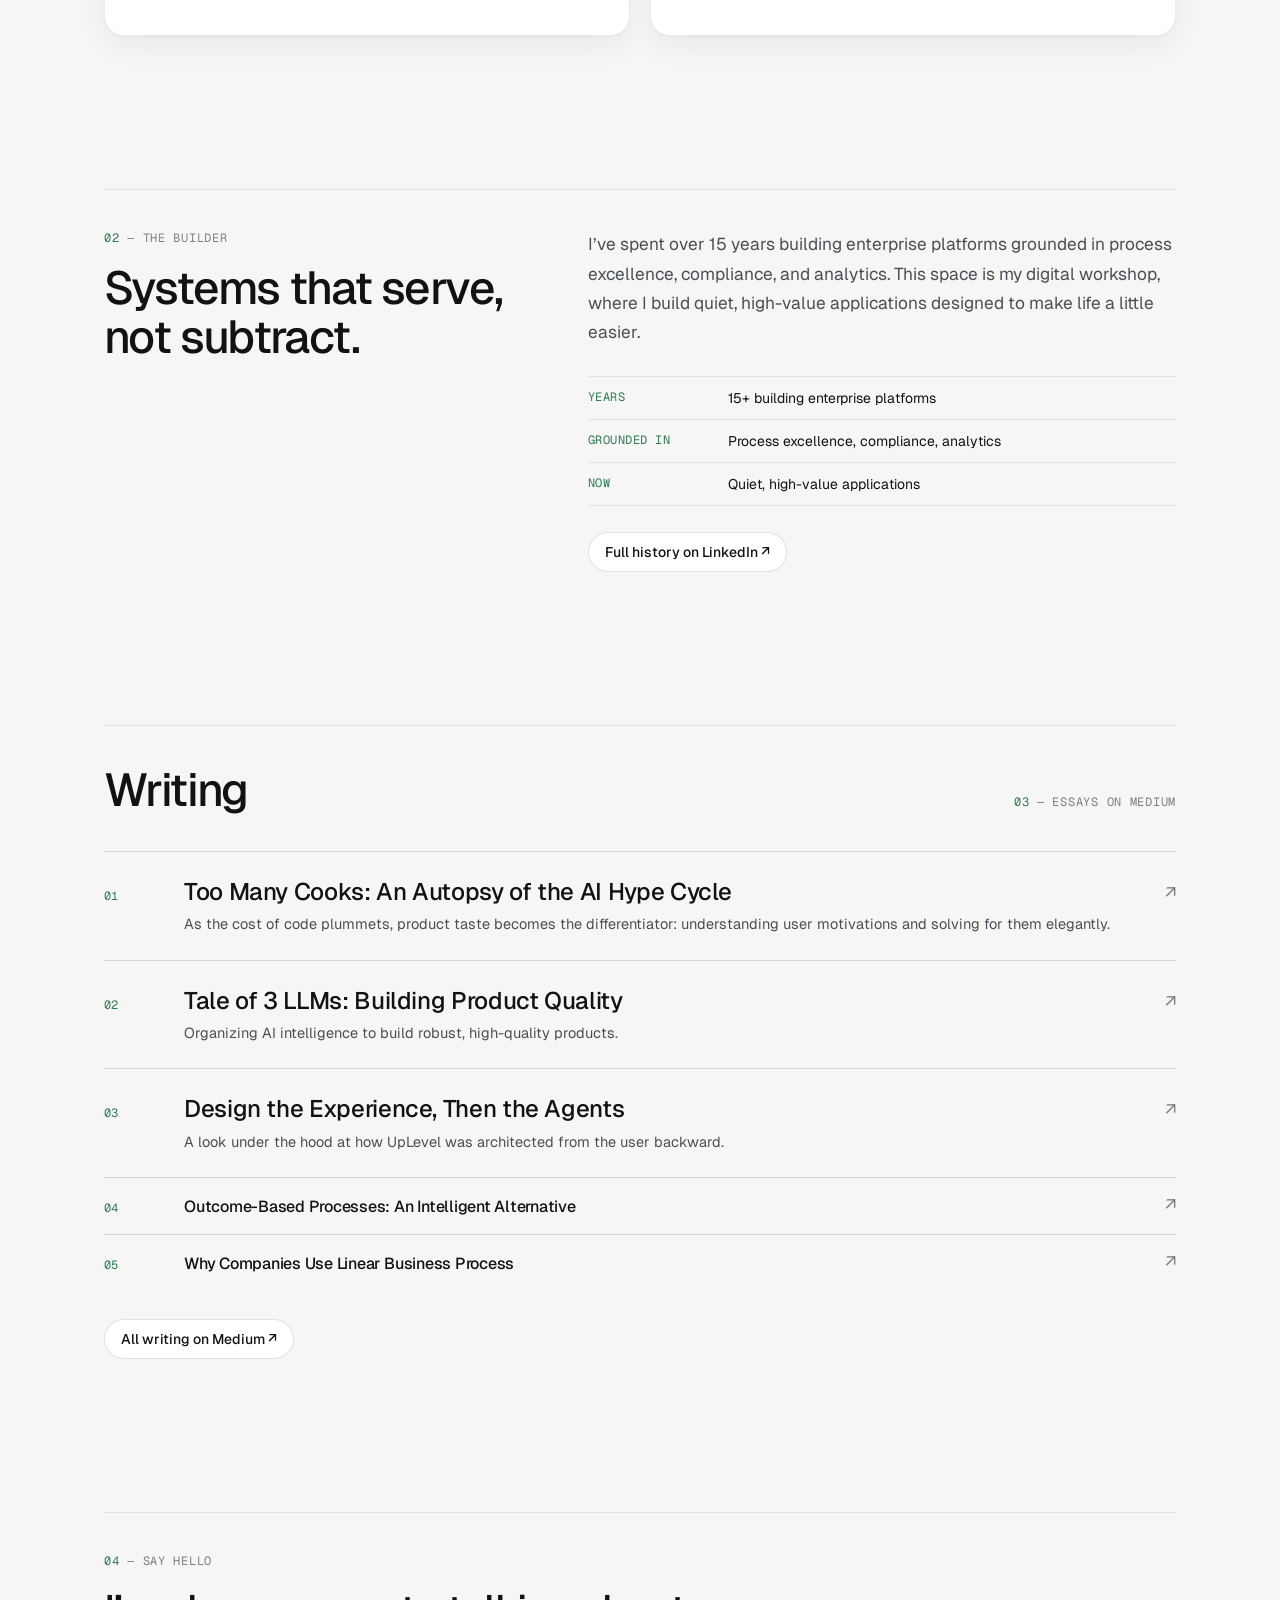
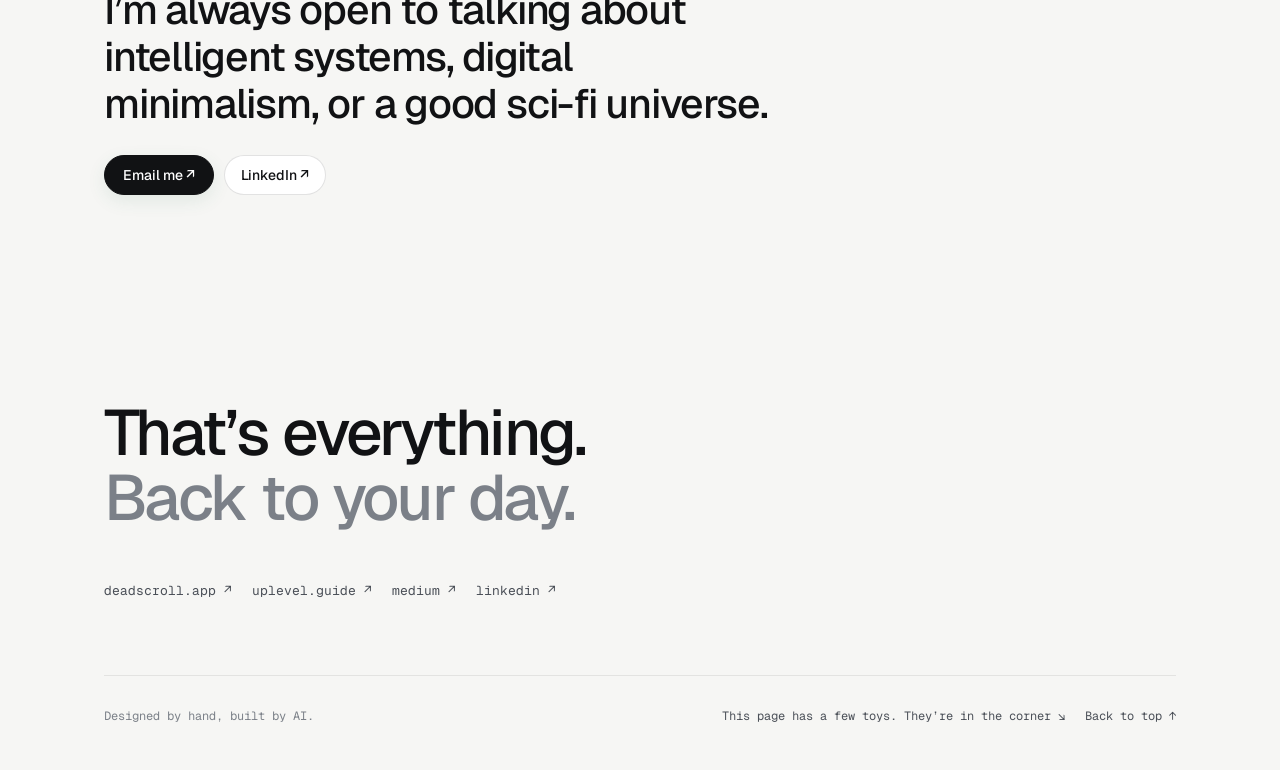
==== commit 3d18a45e: "Preview: sharp headline after load, hero connect pills, footer copy - Headline: the blur/dim tied to" ====
--- a/preview/index.html
+++ b/preview/index.html
@@ -88,6 +88,10 @@
 <div class="chips">
 <a class="chip" href="#sec-deadscroll" data-mag data-spec="Button / Product chip"><img src="assets/deadscroll-icon.png" alt="" width="28" height="28"><span class="chip__text"><span class="chip__name chip__name--caps">DEADSCROLL</span><span class="chip__meta">Android app</span></span><span class="ledge" data-ledge="pill" data-lid="ch-ds"></span></a>
 <a class="chip" href="#sec-uplevel" data-mag data-spec="Button / Product chip"><img class="logo-ul" src="assets/uplevel-logo.png" alt="" width="28" height="28"><span class="chip__text"><span class="chip__name">UpLevel</span><span class="chip__meta">Web platform</span></span><span class="ledge" data-ledge="pill" data-lid="ch-ul"></span></a>
+<div class="chips__links">
+<a class="pill" href="https://www.linkedin.com/in/anunagjayanti/" data-mag data-spec="Button / Pill">LinkedIn ↗<span class="ledge" data-ledge="pill" data-lid="pl-hli"></span></a>
+<a class="pill" href="mailto:Jayanti.nag@gmail.com" data-mag data-spec="Button / Pill">Email me ↗<span class="ledge" data-ledge="pill" data-lid="pl-hem"></span></a>
+</div>
 </div>
 </div>
 </div>
@@ -201,7 +205,7 @@
 </div>
 </div>
 <footer class="footer">
-<span>Designed and built by hand.</span>
+<span>Designed by hand, built by AI.</span>
 <span class="footer__right">
 <button class="text-btn" type="button" data-action="open-toys">This page has a few toys. They’re in the corner ↘</button>
 <a class="text-btn" href="#top">Back to top ↑</a>
--- a/preview/styles.css
+++ b/preview/styles.css
@@ -162,7 +162,8 @@
 .eyebrow__rule { display: block; width: 18px; height: 1px; background: var(--accent); }
 .hero__title { margin: 20px 0 0; max-width: 13ch; font-size: clamp(48px, 6.2vw, 92px); font-weight: 500; line-height: 1; letter-spacing: -0.042em; transition: color 0.6s ease, text-shadow 0.5s ease; }
 .lead { margin: 28px 0 0; max-width: 46ch; font-size: clamp(17px, 1.45vw, 19px); line-height: 1.6; color: var(--ink2); }
-.chips { margin-top: 32px; display: flex; flex-wrap: wrap; gap: 12px; }
+.chips { margin-top: 32px; display: flex; flex-wrap: wrap; align-items: center; gap: 12px; }
+.chips__links { display: flex; flex-wrap: wrap; align-items: center; gap: 12px; }
 .chip {
   position: relative; display: inline-flex; align-items: center; gap: 12px; min-height: 54px; padding: 0 18px 0 12px;
   border: 1px solid var(--pill-bd); border-radius: 16px; background: var(--pill); font-size: 14px; color: var(--ink); text-decoration: none;
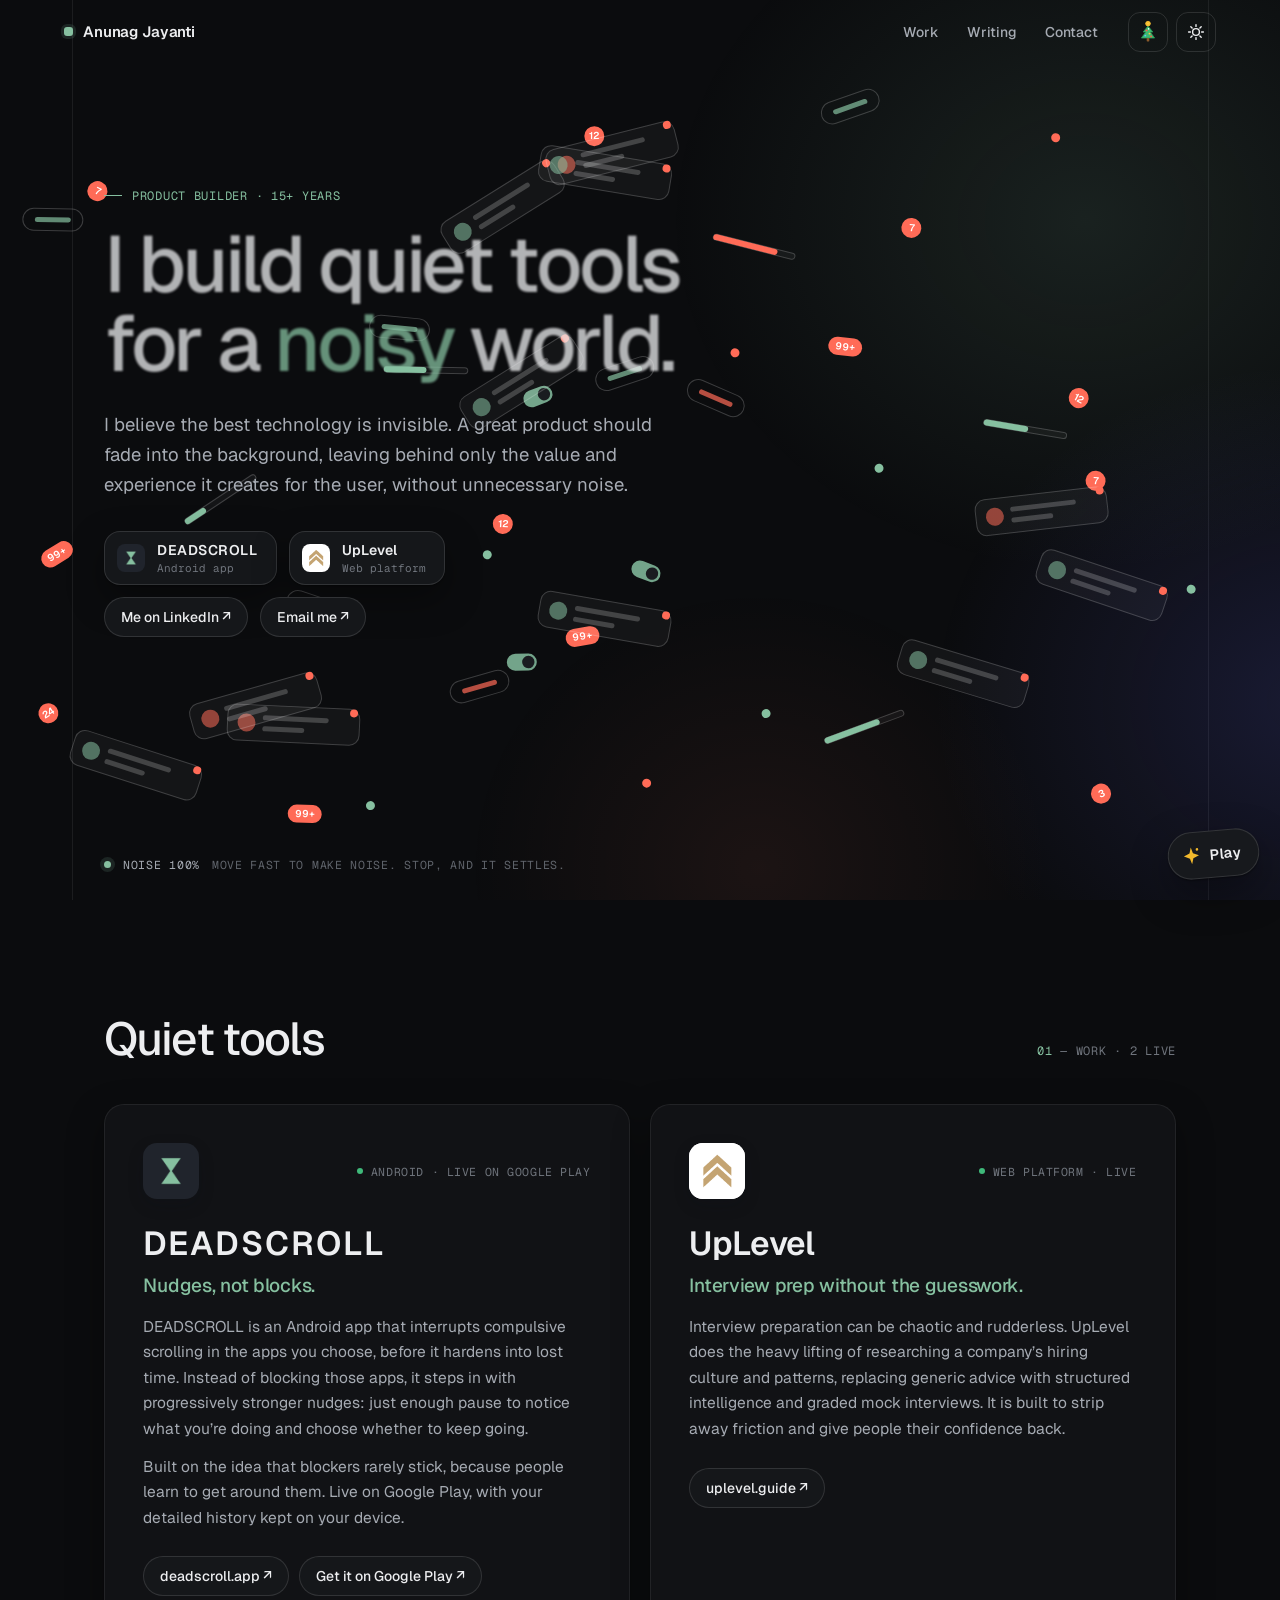
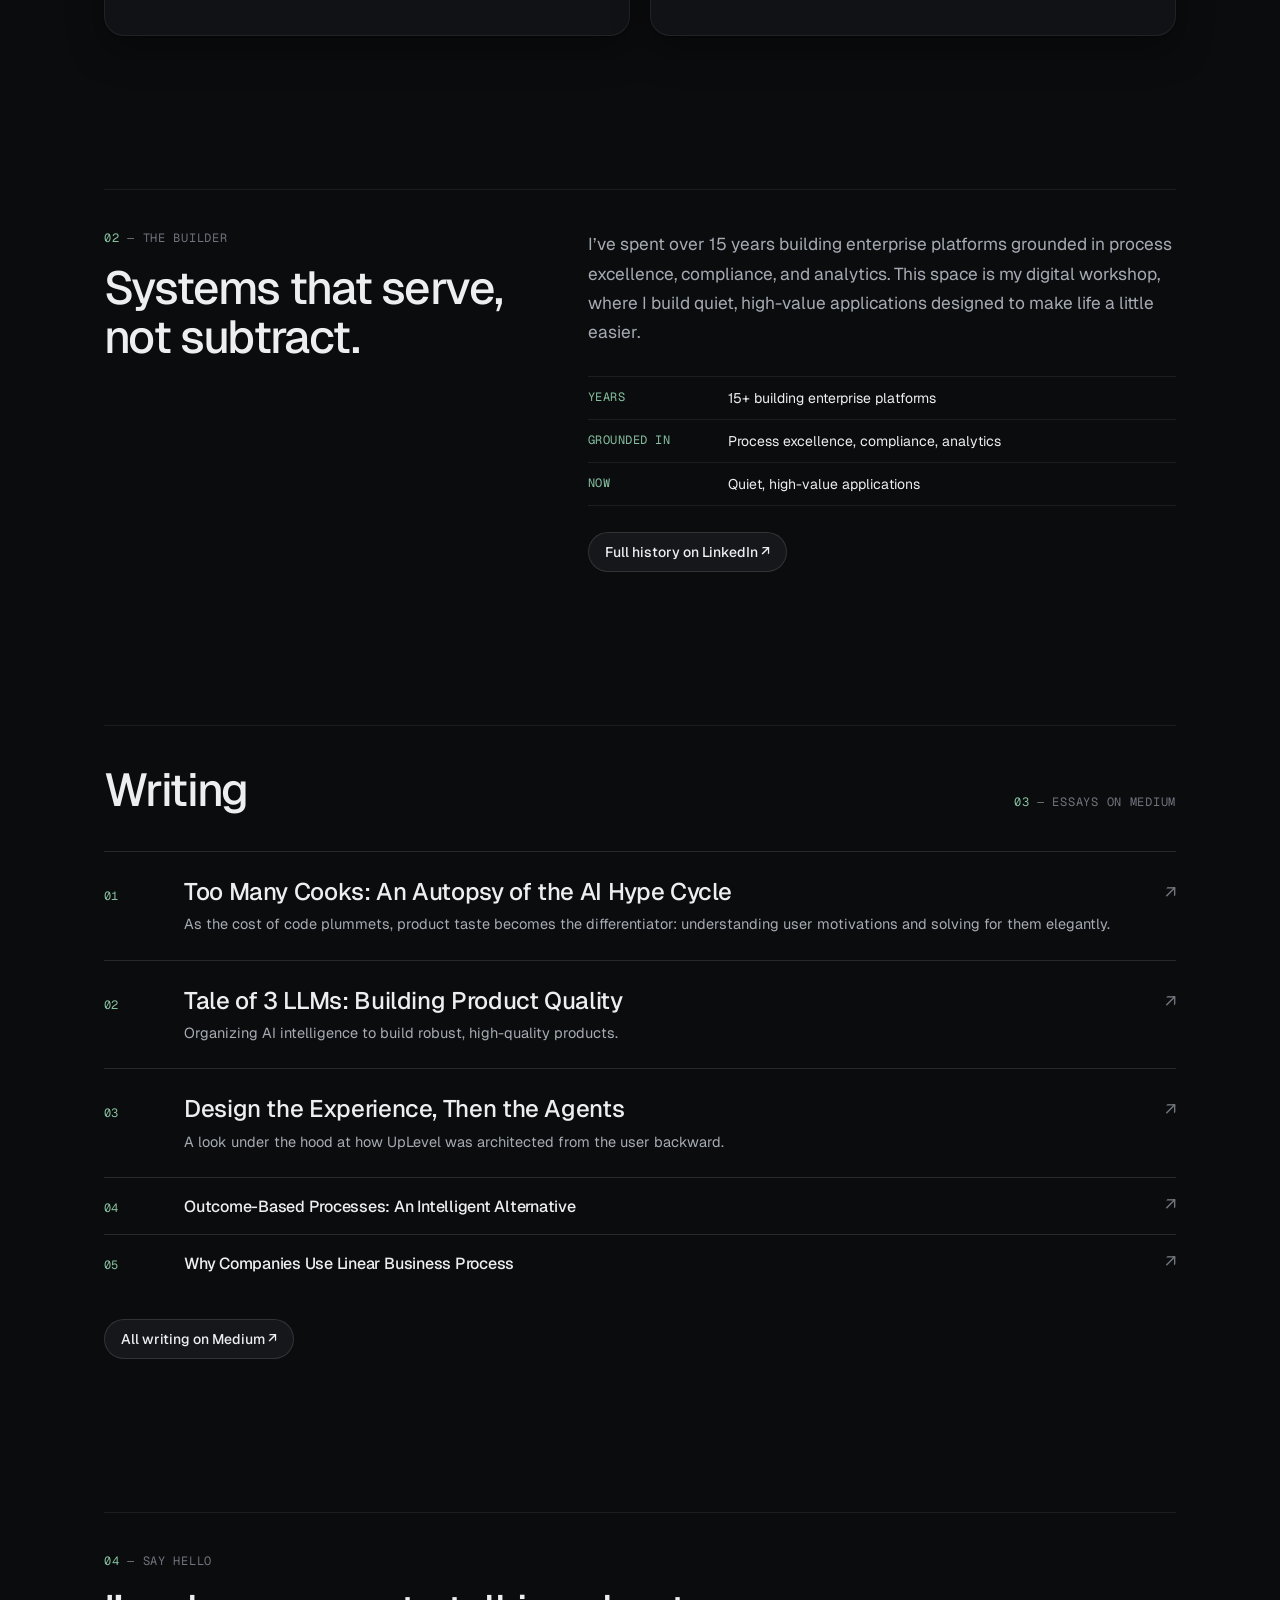
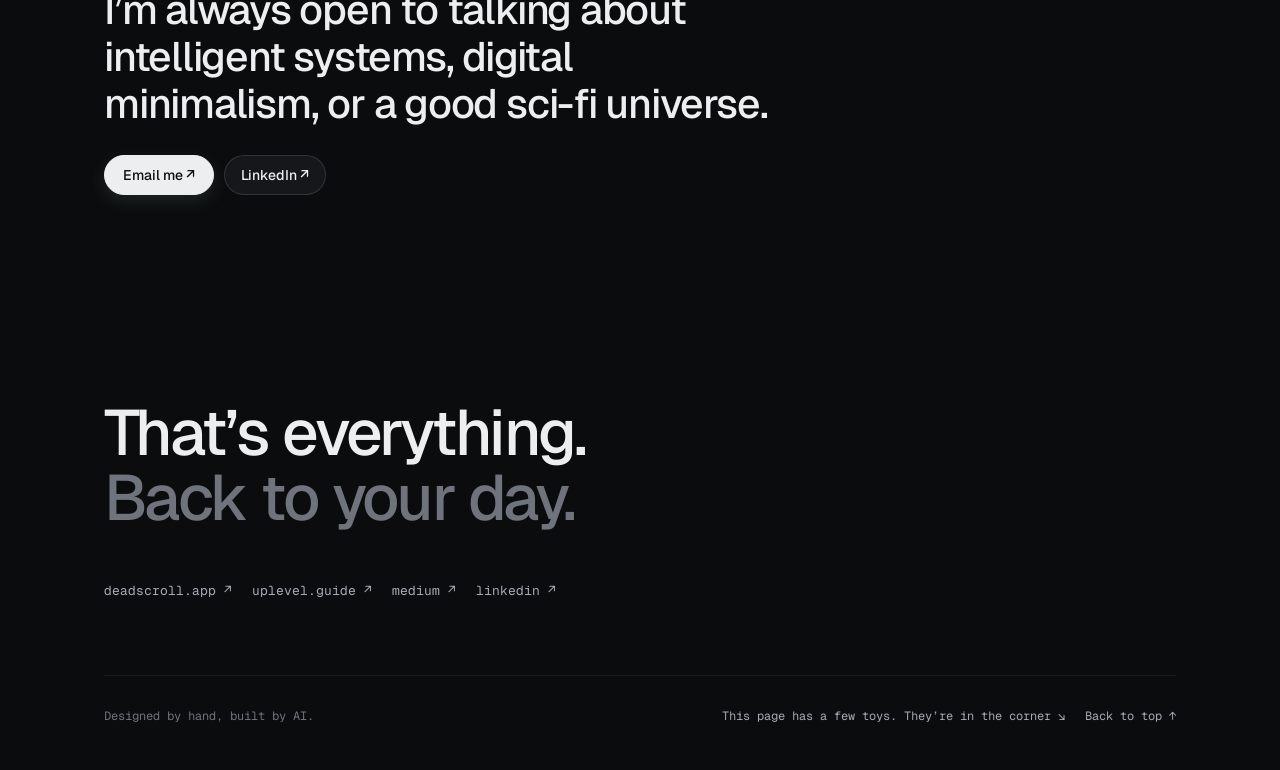
==== commit d12e4cf9: "Preview: dark by default, AJ favicon, tab title, no spinner fragments - Theme: the page always opens" ====
--- a/preview/index.html
+++ b/preview/index.html
@@ -1,27 +1,28 @@
 <!doctype html>
-<html lang="en" data-theme="light" data-snow="off" data-blueprint="off">
+<html lang="en" data-theme="dark" data-snow="off" data-blueprint="off">
 <head>
 <meta charset="utf-8">
 <meta name="viewport" content="width=device-width, initial-scale=1, viewport-fit=cover">
 <!-- PREVIEW ONLY: remove this robots tag when promoting this page to the homepage. -->
 <meta name="robots" content="noindex">
-<title>Anunag Jayanti — I build quiet tools for a noisy world</title>
+<title>Anunag Jayanti</title>
 <meta name="description" content="Anunag Jayanti is a product builder with 15+ years of enterprise platforms behind him. He builds quiet tools: DEADSCROLL for Android and UpLevel for interview prep.">
-<meta name="theme-color" content="#F6F6F4">
+<meta name="theme-color" content="#0B0C0E">
 <meta property="og:type" content="website">
 <meta property="og:title" content="Anunag Jayanti — I build quiet tools for a noisy world">
 <meta property="og:description" content="Product builder. DEADSCROLL, UpLevel, and essays on product, AI and process.">
 <meta property="og:url" content="https://anunag.com/">
 <meta name="twitter:card" content="summary">
 <link rel="icon" href="assets/favicon.svg" type="image/svg+xml">
+<link rel="icon" href="assets/favicon-32.png" type="image/png" sizes="32x32">
+<link rel="apple-touch-icon" href="assets/apple-touch-icon.png">
 <script>
-/* Runs before paint: marks JS as available, picks day or night from the visitor's clock (night 6:30 pm to 6 am),
+/* Runs before paint: marks JS as available, starts in dark mode (the sun/moon button switches it),
    and applies test overrides: ?theme=light|dark  ?snow=on  ?blueprint=on  ?toys=open */
 (function () {
-  var el = document.documentElement, q = new URLSearchParams(location.search), d = new Date();
-  var h = d.getHours() + d.getMinutes() / 60, t = q.get('theme');
+  var el = document.documentElement, q = new URLSearchParams(location.search), t = q.get('theme');
   el.classList.add('js');
-  el.setAttribute('data-theme', t === 'dark' || t === 'light' ? t : (h >= 18.5 || h < 6 ? 'dark' : 'light'));
+  el.setAttribute('data-theme', t === 'light' ? 'light' : 'dark');
   if (q.get('snow') === 'on') el.setAttribute('data-snow', 'on');
   if (q.get('blueprint') === 'on') el.setAttribute('data-blueprint', 'on');
 })();
@@ -89,7 +90,7 @@
 <a class="chip" href="#sec-deadscroll" data-mag data-spec="Button / Product chip"><img src="assets/deadscroll-icon.png" alt="" width="28" height="28"><span class="chip__text"><span class="chip__name chip__name--caps">DEADSCROLL</span><span class="chip__meta">Android app</span></span><span class="ledge" data-ledge="pill" data-lid="ch-ds"></span></a>
 <a class="chip" href="#sec-uplevel" data-mag data-spec="Button / Product chip"><img class="logo-ul" src="assets/uplevel-logo.png" alt="" width="28" height="28"><span class="chip__text"><span class="chip__name">UpLevel</span><span class="chip__meta">Web platform</span></span><span class="ledge" data-ledge="pill" data-lid="ch-ul"></span></a>
 <div class="chips__links">
-<a class="pill" href="https://www.linkedin.com/in/anunagjayanti/" data-mag data-spec="Button / Pill">LinkedIn ↗<span class="ledge" data-ledge="pill" data-lid="pl-hli"></span></a>
+<a class="pill" href="https://www.linkedin.com/in/anunagjayanti/" data-mag data-spec="Button / Pill">Me on LinkedIn ↗<span class="ledge" data-ledge="pill" data-lid="pl-hli"></span></a>
 <a class="pill" href="mailto:Jayanti.nag@gmail.com" data-mag data-spec="Button / Pill">Email me ↗<span class="ledge" data-ledge="pill" data-lid="pl-hem"></span></a>
 </div>
 </div>
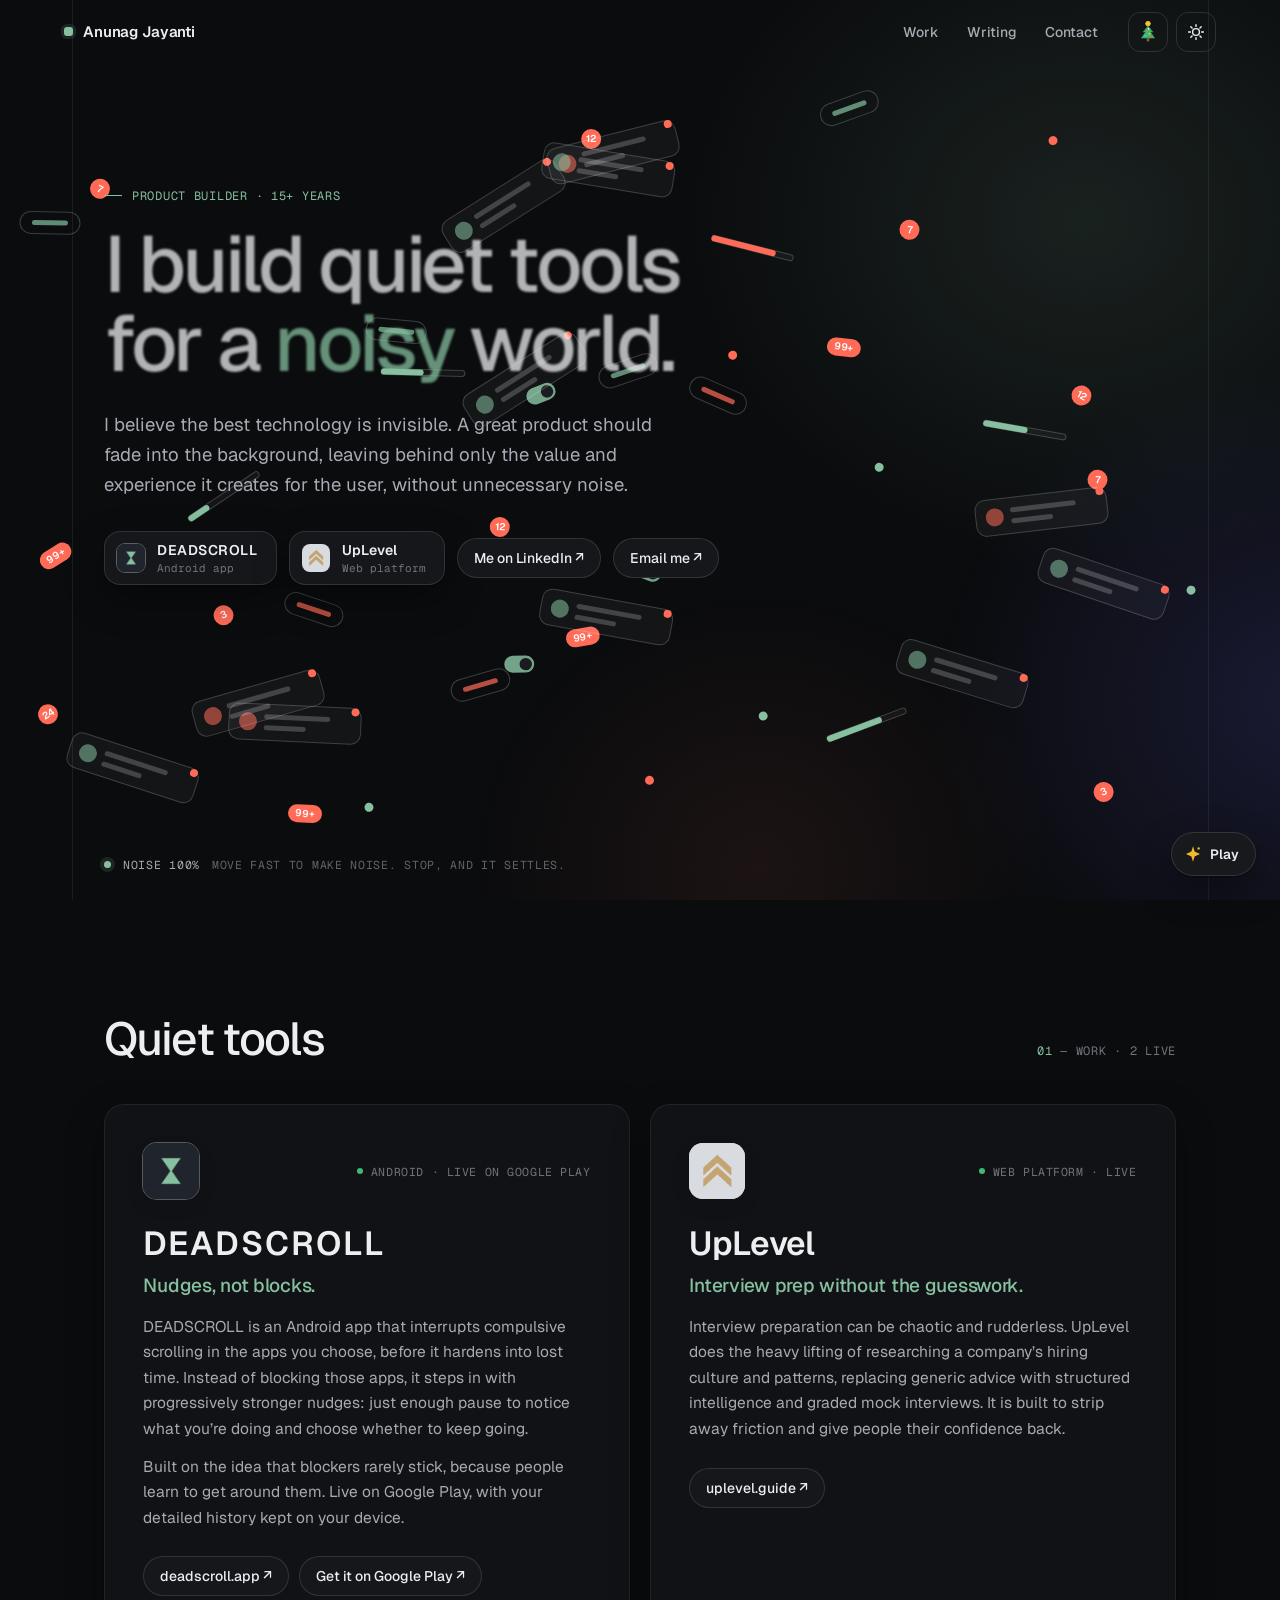
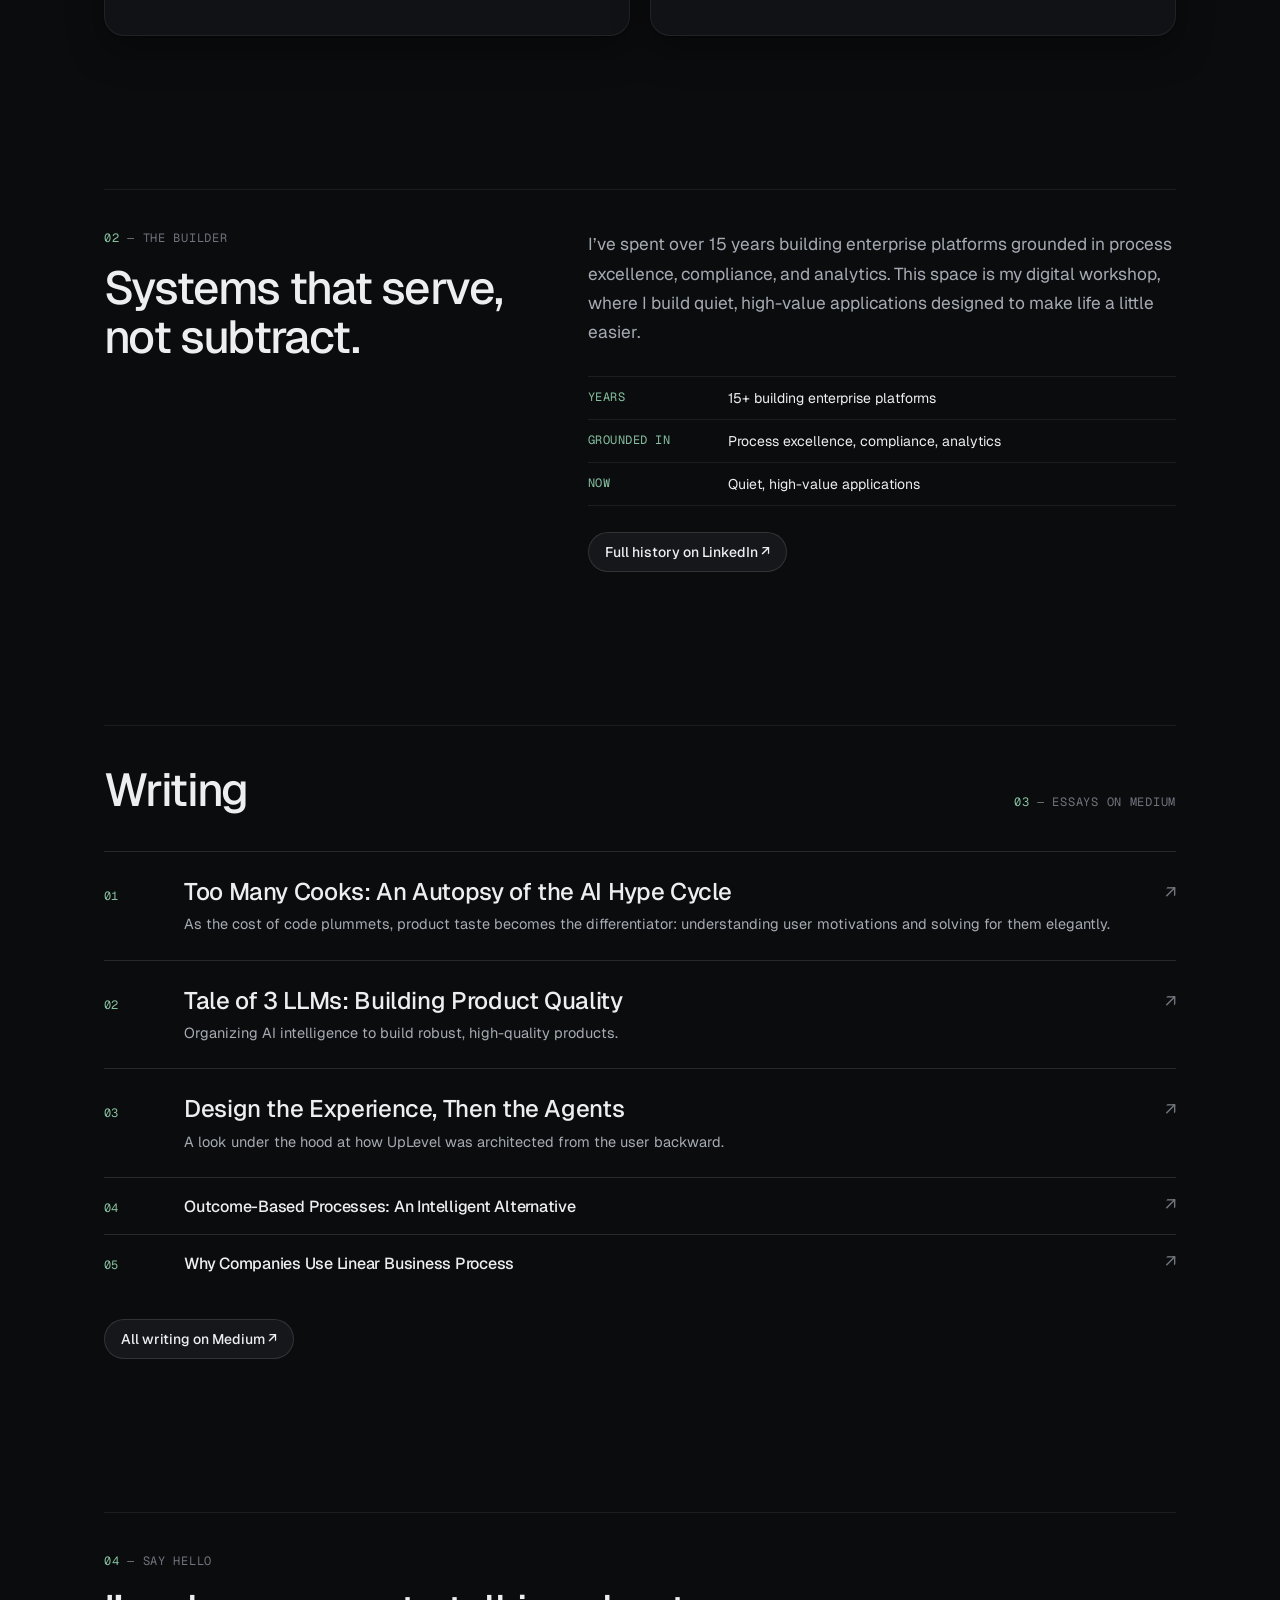
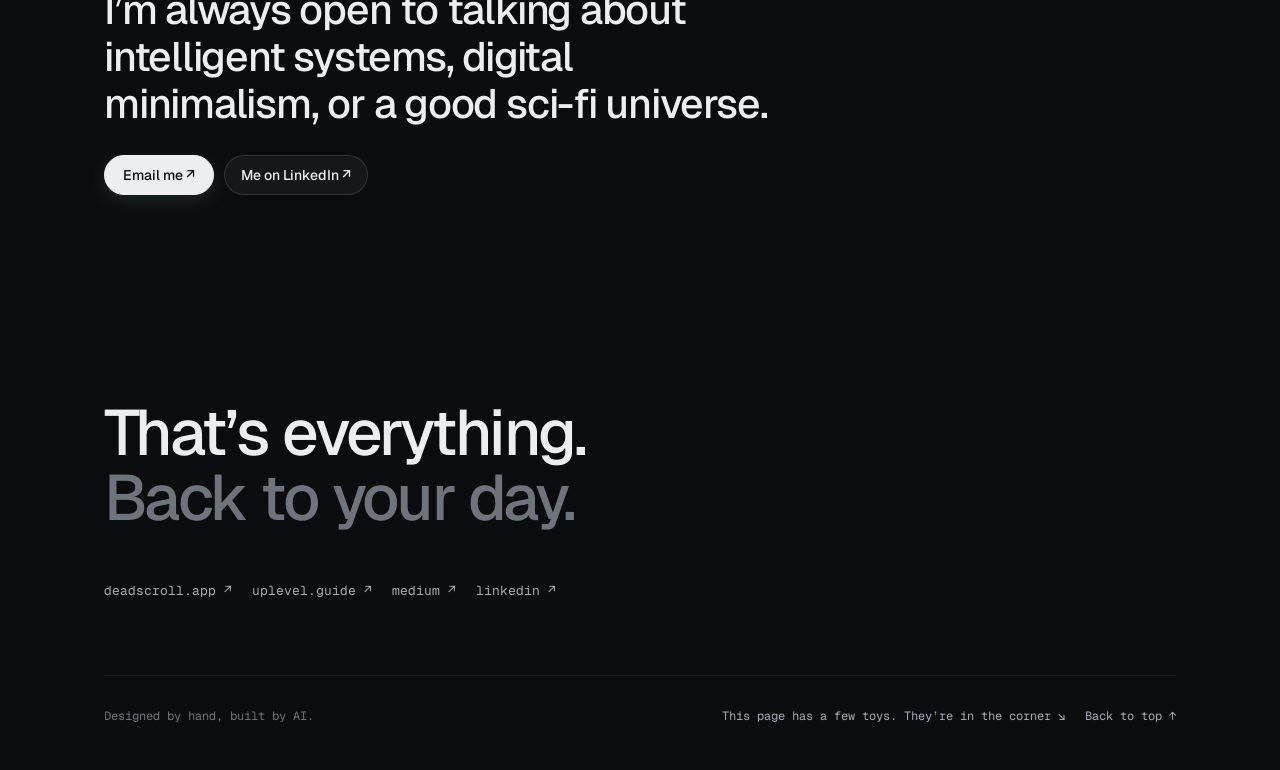
==== commit 7d9711a5: "Preview: one-line hero buttons, dark-mode logo tiles, link previews - Hero (desktop): widen the text" ====
--- a/preview/index.html
+++ b/preview/index.html
@@ -11,9 +11,16 @@
 <meta property="og:type" content="website">
 <meta property="og:title" content="Anunag Jayanti — I build quiet tools for a noisy world">
 <meta property="og:description" content="Product builder. DEADSCROLL, UpLevel, and essays on product, AI and process.">
-<meta property="og:url" content="https://anunag.com/">
-<meta name="twitter:card" content="summary">
-<link rel="icon" href="assets/favicon.svg" type="image/svg+xml">
+<!-- PREVIEW ONLY: og:url and og:image point at /preview/ so link previews of the test page show this design.
+     When promoting to the homepage, change both to https://www.anunag.com/ and https://www.anunag.com/assets/og-image.jpg -->
+<meta property="og:url" content="https://www.anunag.com/preview/">
+<meta property="og:image" content="https://www.anunag.com/preview/assets/og-image.jpg">
+<meta property="og:image:type" content="image/jpeg">
+<meta property="og:image:width" content="1200">
+<meta property="og:image:height" content="630">
+<meta property="og:image:alt" content="Anunag Jayanti: I build quiet tools for a noisy world.">
+<meta name="twitter:card" content="summary_large_image">
+<link rel="icon" href="assets/favicon-aj.svg" type="image/svg+xml">
 <link rel="icon" href="assets/favicon-32.png" type="image/png" sizes="32x32">
 <link rel="apple-touch-icon" href="assets/apple-touch-icon.png">
 <script>
@@ -190,7 +197,7 @@
 <h2 id="connect" class="connect__title" data-cap data-spec="Heading / H2">I’m always open to talking about intelligent systems, digital minimalism, or a good sci-fi universe.</h2>
 <div class="pills">
 <a class="pill pill--primary" href="mailto:Jayanti.nag@gmail.com" data-mag data-spec="Button / Primary">Email me ↗<span class="ledge" data-ledge="pill" data-lid="pl-em"></span></a>
-<a class="pill" href="https://www.linkedin.com/in/anunagjayanti/" data-mag data-spec="Button / Pill">LinkedIn ↗<span class="ledge" data-ledge="pill" data-lid="pl-li2"></span></a>
+<a class="pill" href="https://www.linkedin.com/in/anunagjayanti/" data-mag data-spec="Button / Pill">Me on LinkedIn ↗<span class="ledge" data-ledge="pill" data-lid="pl-li2"></span></a>
 </div>
 </div>
 </section>
--- a/preview/styles.css
+++ b/preview/styles.css
@@ -154,13 +154,13 @@
 .hero__wash { position: absolute; left: -8%; right: -8%; top: -8%; bottom: -8%; background: var(--wash); }
 .hero__canvas { position: absolute; left: 0; top: 0; display: block; }
 .hero__tile { position: absolute; z-index: 2; width: 56px; height: 56px; border-radius: 14px; pointer-events: none; }
-.hero__inner { position: relative; z-index: 1; padding-top: clamp(120px, 20vh, 190px); pointer-events: none; }
-.hero__col { max-width: 600px; pointer-events: auto; }
+.hero__inner { position: relative; z-index: 1; padding-top: clamp(120px, 20vh, 190px); padding-bottom: 88px; pointer-events: none; } /* bottom room keeps the status line clear on short screens */
+.hero__col { max-width: 640px; pointer-events: auto; } /* wide enough for both products and both contact pills on one line */
 .hero--below .hero__col { max-width: none; }
 .eyebrow { margin: 0; display: inline-flex; align-items: center; gap: 10px; font-family: var(--mono); font-size: 12px; letter-spacing: 0.06em; text-transform: uppercase; color: var(--ink3); }
 .eyebrow--accent { color: var(--accent); }
 .eyebrow__rule { display: block; width: 18px; height: 1px; background: var(--accent); }
-.hero__title { margin: 20px 0 0; max-width: 13ch; font-size: clamp(48px, 6.2vw, 92px); font-weight: 500; line-height: 1; letter-spacing: -0.042em; transition: color 0.6s ease, text-shadow 0.5s ease; }
+.hero__title { margin: 20px 0 0; max-width: min(13ch, 600px); font-size: clamp(48px, 6.2vw, 92px); font-weight: 500; line-height: 1; letter-spacing: -0.042em; transition: color 0.6s ease, text-shadow 0.5s ease; }
 .lead { margin: 28px 0 0; max-width: 46ch; font-size: clamp(17px, 1.45vw, 19px); line-height: 1.6; color: var(--ink2); }
 .chips { margin-top: 32px; display: flex; flex-wrap: wrap; align-items: center; gap: 12px; }
 .chips__links { display: flex; flex-wrap: wrap; align-items: center; gap: 12px; }
@@ -175,6 +175,9 @@
 .chip__name--caps { letter-spacing: 0.04em; }
 .chip__meta { font-family: var(--mono); font-size: 11px; color: var(--ink3); }
 .logo-ul { background: #FFFFFF; }
+/* dark mode: a light edge so the dark DEADSCROLL tile stands out, and a softer UpLevel tile so it doesn't outshine it */
+[data-theme="dark"] img[src$="deadscroll-icon.png"] { box-shadow: 0 0 0 1px rgba(255, 255, 255, 0.3); }
+[data-theme="dark"] .logo-ul:not(.logo-fallback), [data-theme="dark"] .tile--light { background: #D8DBDF; }
 .logo-fallback { display: flex; align-items: center; justify-content: center; background: var(--accent); color: #FFFFFF; font-weight: 700; }
 .hero__status {
   position: absolute; z-index: 1; left: 0; right: 0; bottom: 28px; display: flex; align-items: center; gap: 12px;
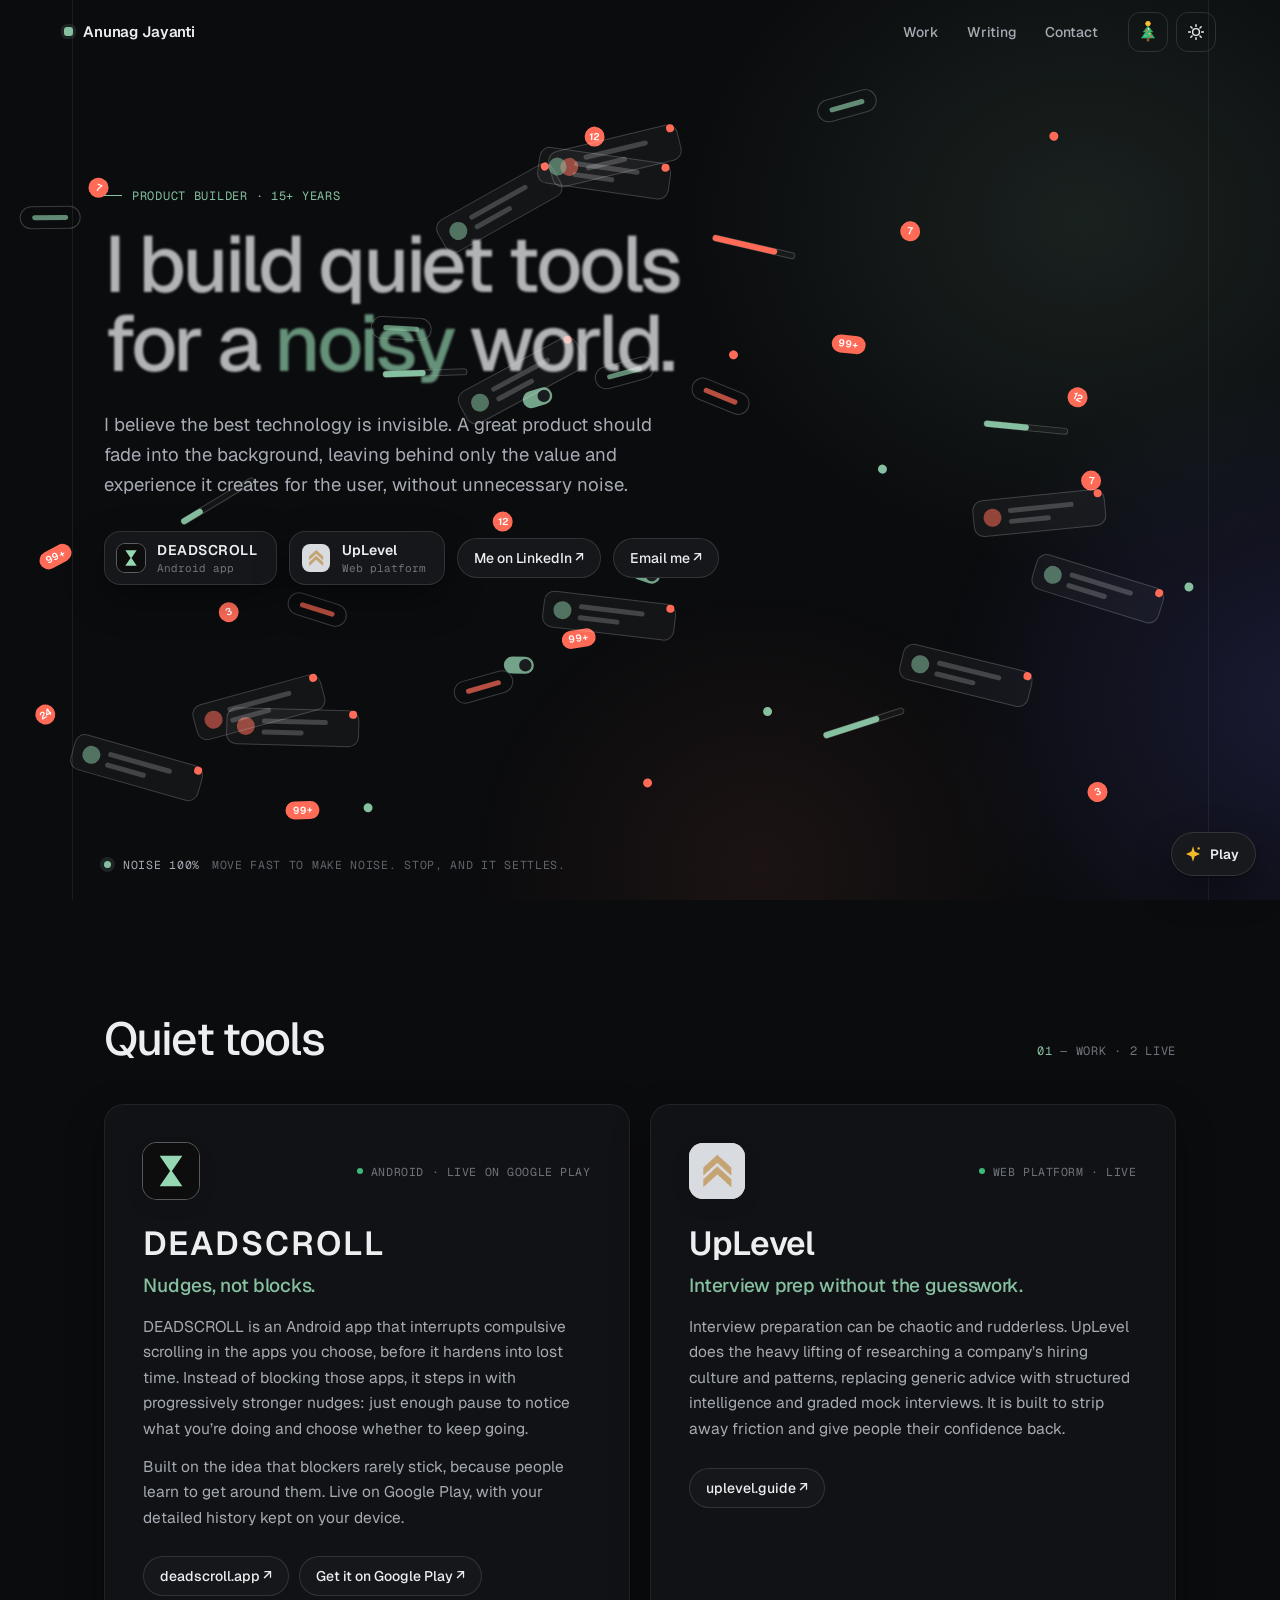
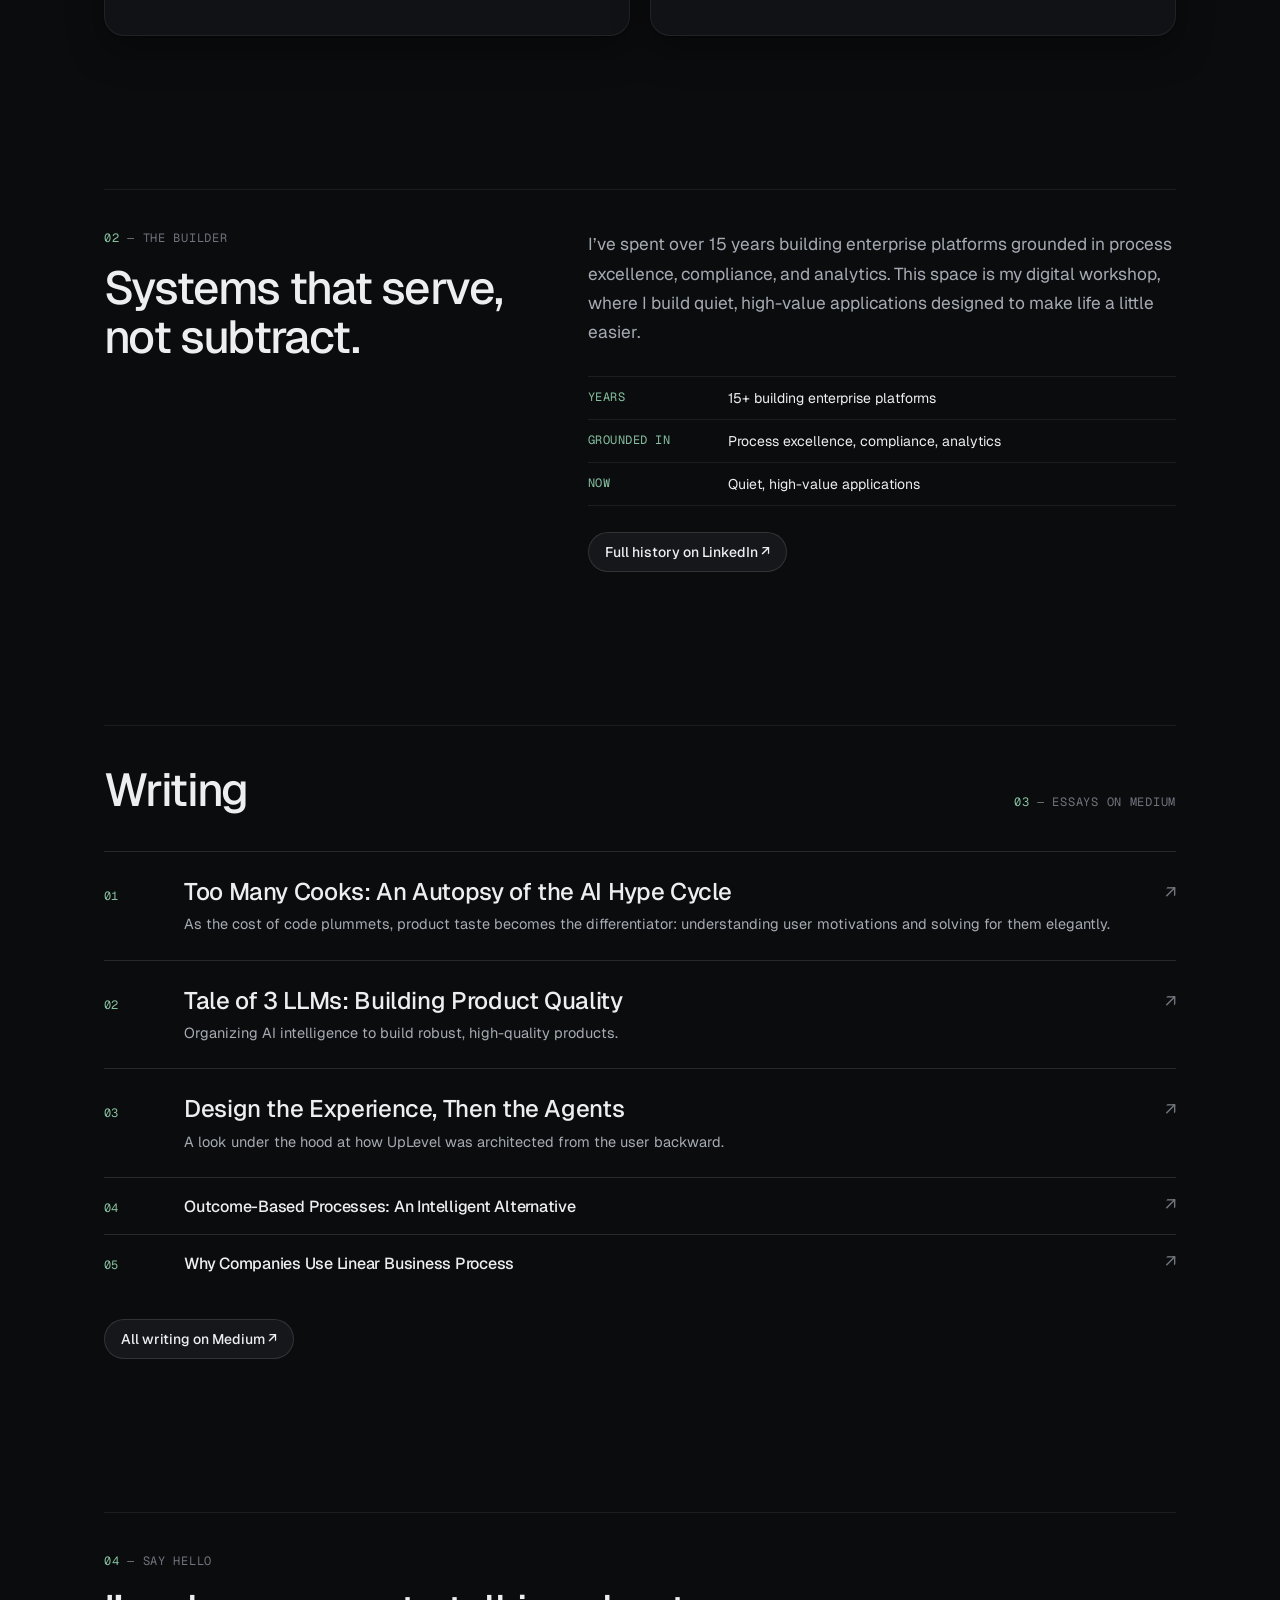
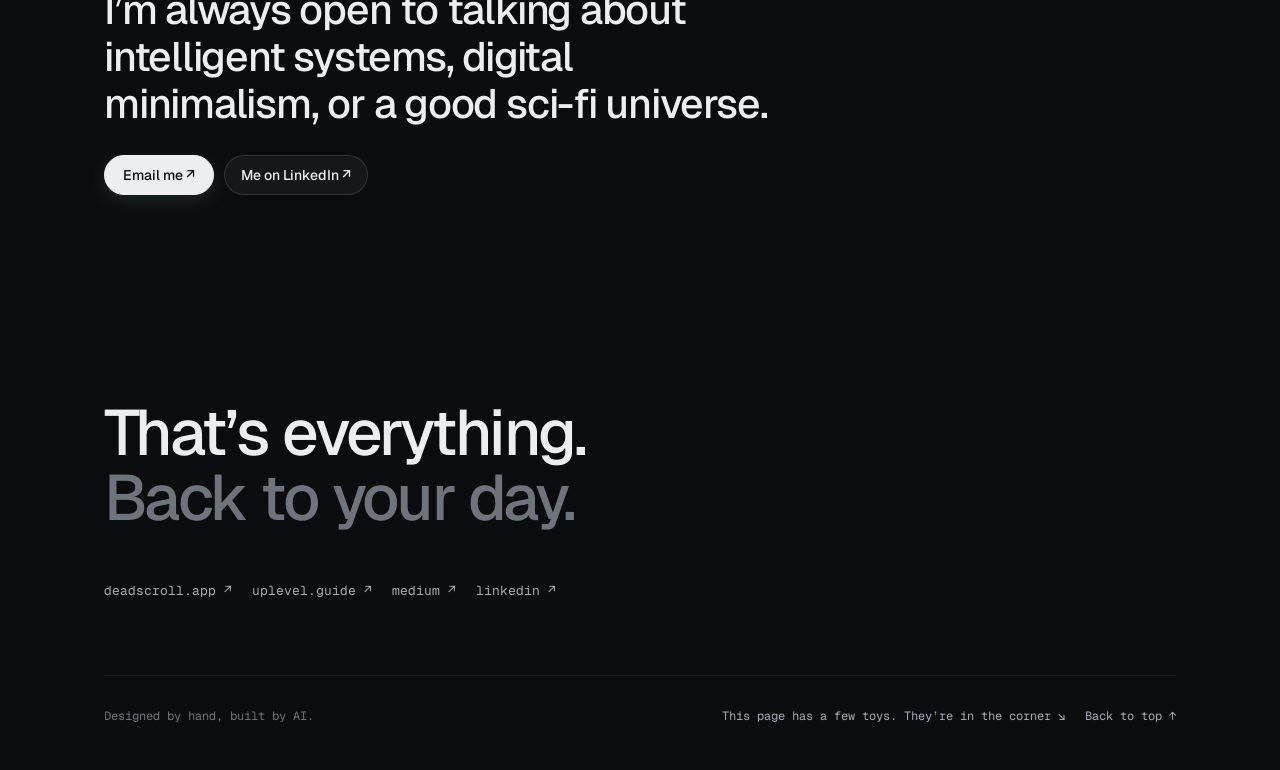
==== commit 172a4690: "Preview: sharper, higher-contrast DEADSCROLL tile (vector) - New assets/deadscroll-tile.svg built fr" ====
--- a/preview/index.html
+++ b/preview/index.html
@@ -94,7 +94,7 @@
 <h1 id="h1" class="hero__title" data-cap data-spec="Display / H1">I build quiet tools for a <span class="accent">noisy</span> world.</h1>
 <p class="lead" data-spec="Body / Lead">I believe the best technology is invisible. A great product should fade into the background, leaving behind only the value and experience it creates for the user, without unnecessary noise.</p>
 <div class="chips">
-<a class="chip" href="#sec-deadscroll" data-mag data-spec="Button / Product chip"><img src="assets/deadscroll-icon.png" alt="" width="28" height="28"><span class="chip__text"><span class="chip__name chip__name--caps">DEADSCROLL</span><span class="chip__meta">Android app</span></span><span class="ledge" data-ledge="pill" data-lid="ch-ds"></span></a>
+<a class="chip" href="#sec-deadscroll" data-mag data-spec="Button / Product chip"><img src="assets/deadscroll-tile.svg" alt="" width="28" height="28"><span class="chip__text"><span class="chip__name chip__name--caps">DEADSCROLL</span><span class="chip__meta">Android app</span></span><span class="ledge" data-ledge="pill" data-lid="ch-ds"></span></a>
 <a class="chip" href="#sec-uplevel" data-mag data-spec="Button / Product chip"><img class="logo-ul" src="assets/uplevel-logo.png" alt="" width="28" height="28"><span class="chip__text"><span class="chip__name">UpLevel</span><span class="chip__meta">Web platform</span></span><span class="ledge" data-ledge="pill" data-lid="ch-ul"></span></a>
 <div class="chips__links">
 <a class="pill" href="https://www.linkedin.com/in/anunagjayanti/" data-mag data-spec="Button / Pill">Me on LinkedIn ↗<span class="ledge" data-ledge="pill" data-lid="pl-hli"></span></a>
@@ -121,7 +121,7 @@
 <article id="sec-deadscroll" class="card" data-lit data-spec="Card / Product" aria-labelledby="dn">
 <span class="ledge ledge--card" data-ledge="card" data-lid="card-dn"></span>
 <div class="card__top">
-<span class="tile" data-spec="Image / App icon"><img src="assets/deadscroll-icon.png" alt="DEADSCROLL app icon" width="56" height="56"><span class="ledge ledge--tile" data-ledge="tile" data-lid="tile-dn"></span></span>
+<span class="tile" data-spec="Image / App icon"><img src="assets/deadscroll-tile.svg" alt="DEADSCROLL app icon" width="56" height="56"><span class="ledge ledge--tile" data-ledge="tile" data-lid="tile-dn"></span></span>
 <span class="card__status"><span class="live-dot"></span>Android · Live on Google Play</span>
 </div>
 <h3 id="dn" class="card__title card__title--caps" data-cap data-spec="Heading / Product">DEADSCROLL</h3>
--- a/preview/styles.css
+++ b/preview/styles.css
@@ -176,7 +176,7 @@
 .chip__meta { font-family: var(--mono); font-size: 11px; color: var(--ink3); }
 .logo-ul { background: #FFFFFF; }
 /* dark mode: a light edge so the dark DEADSCROLL tile stands out, and a softer UpLevel tile so it doesn't outshine it */
-[data-theme="dark"] img[src$="deadscroll-icon.png"] { box-shadow: 0 0 0 1px rgba(255, 255, 255, 0.3); }
+[data-theme="dark"] img[src$="deadscroll-tile.svg"] { box-shadow: 0 0 0 1px rgba(255, 255, 255, 0.3); }
 [data-theme="dark"] .logo-ul:not(.logo-fallback), [data-theme="dark"] .tile--light { background: #D8DBDF; }
 .logo-fallback { display: flex; align-items: center; justify-content: center; background: var(--accent); color: #FFFFFF; font-weight: 700; }
 .hero__status {
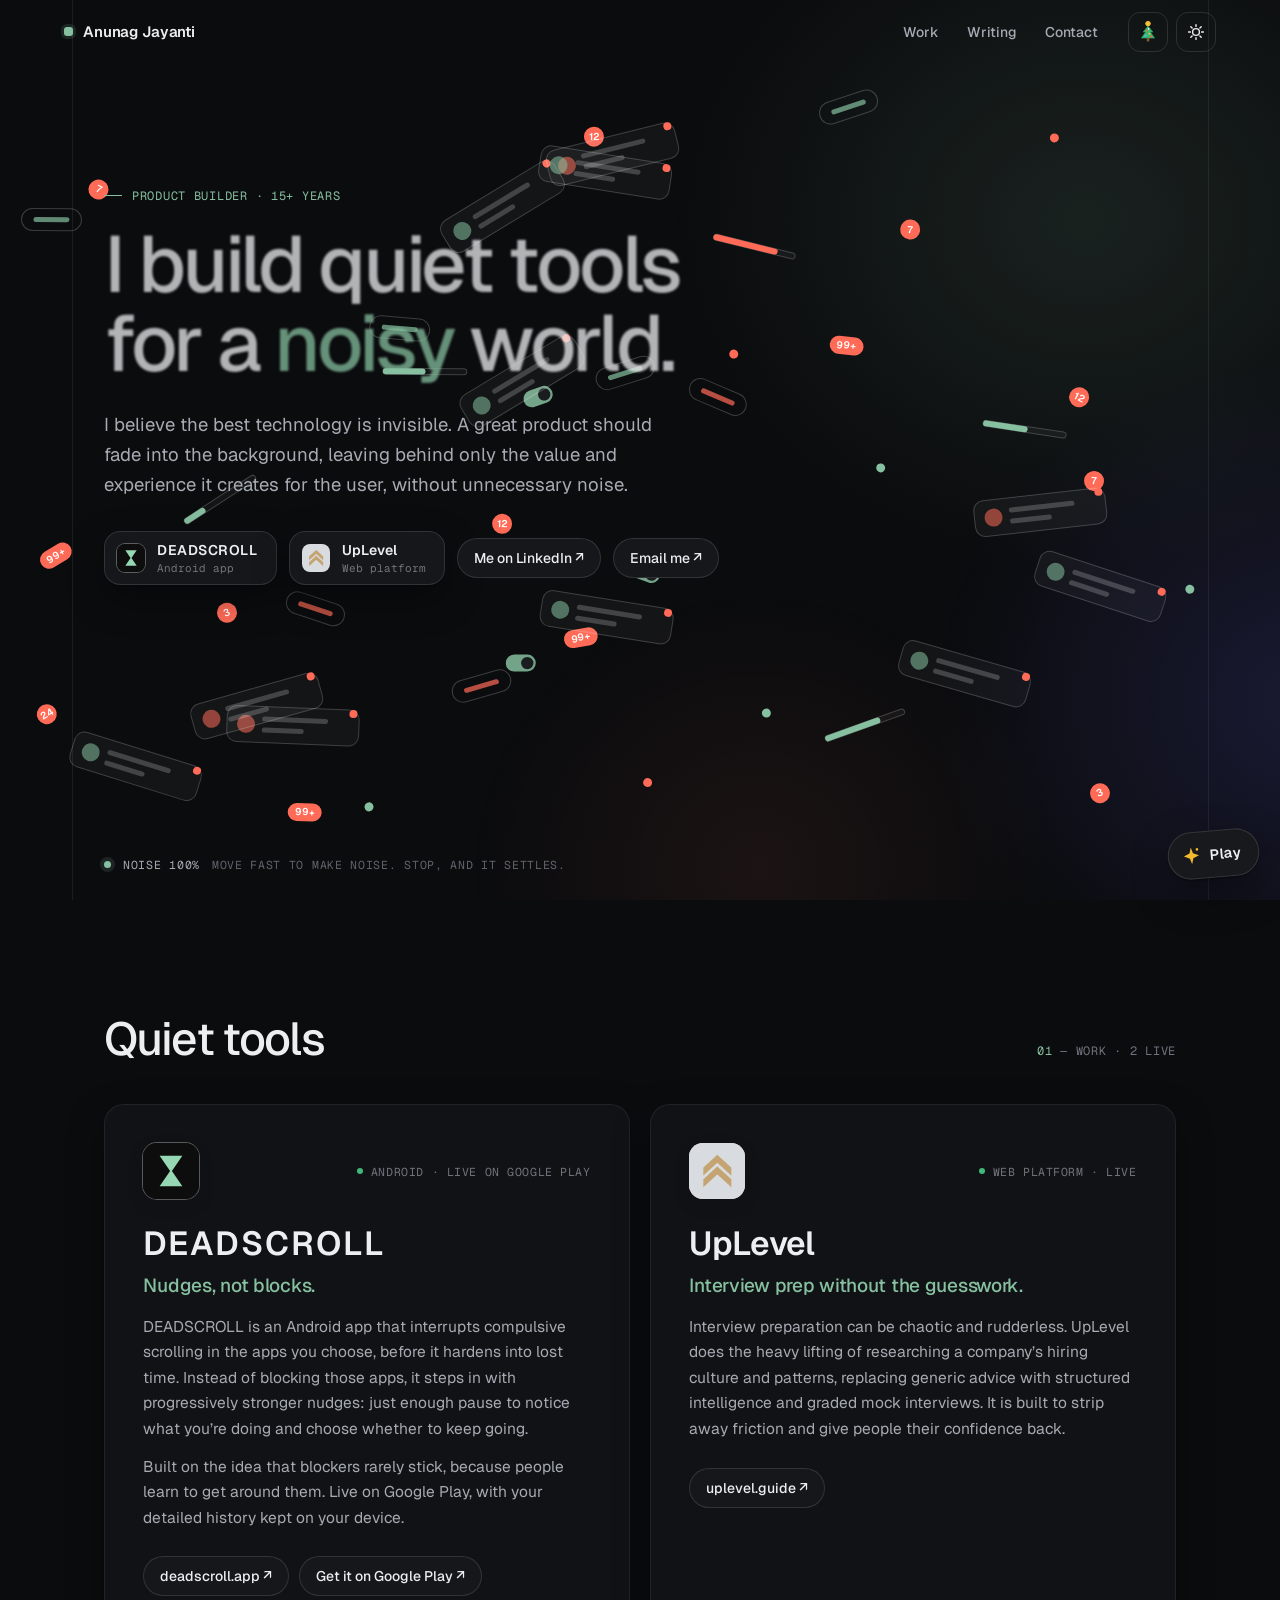
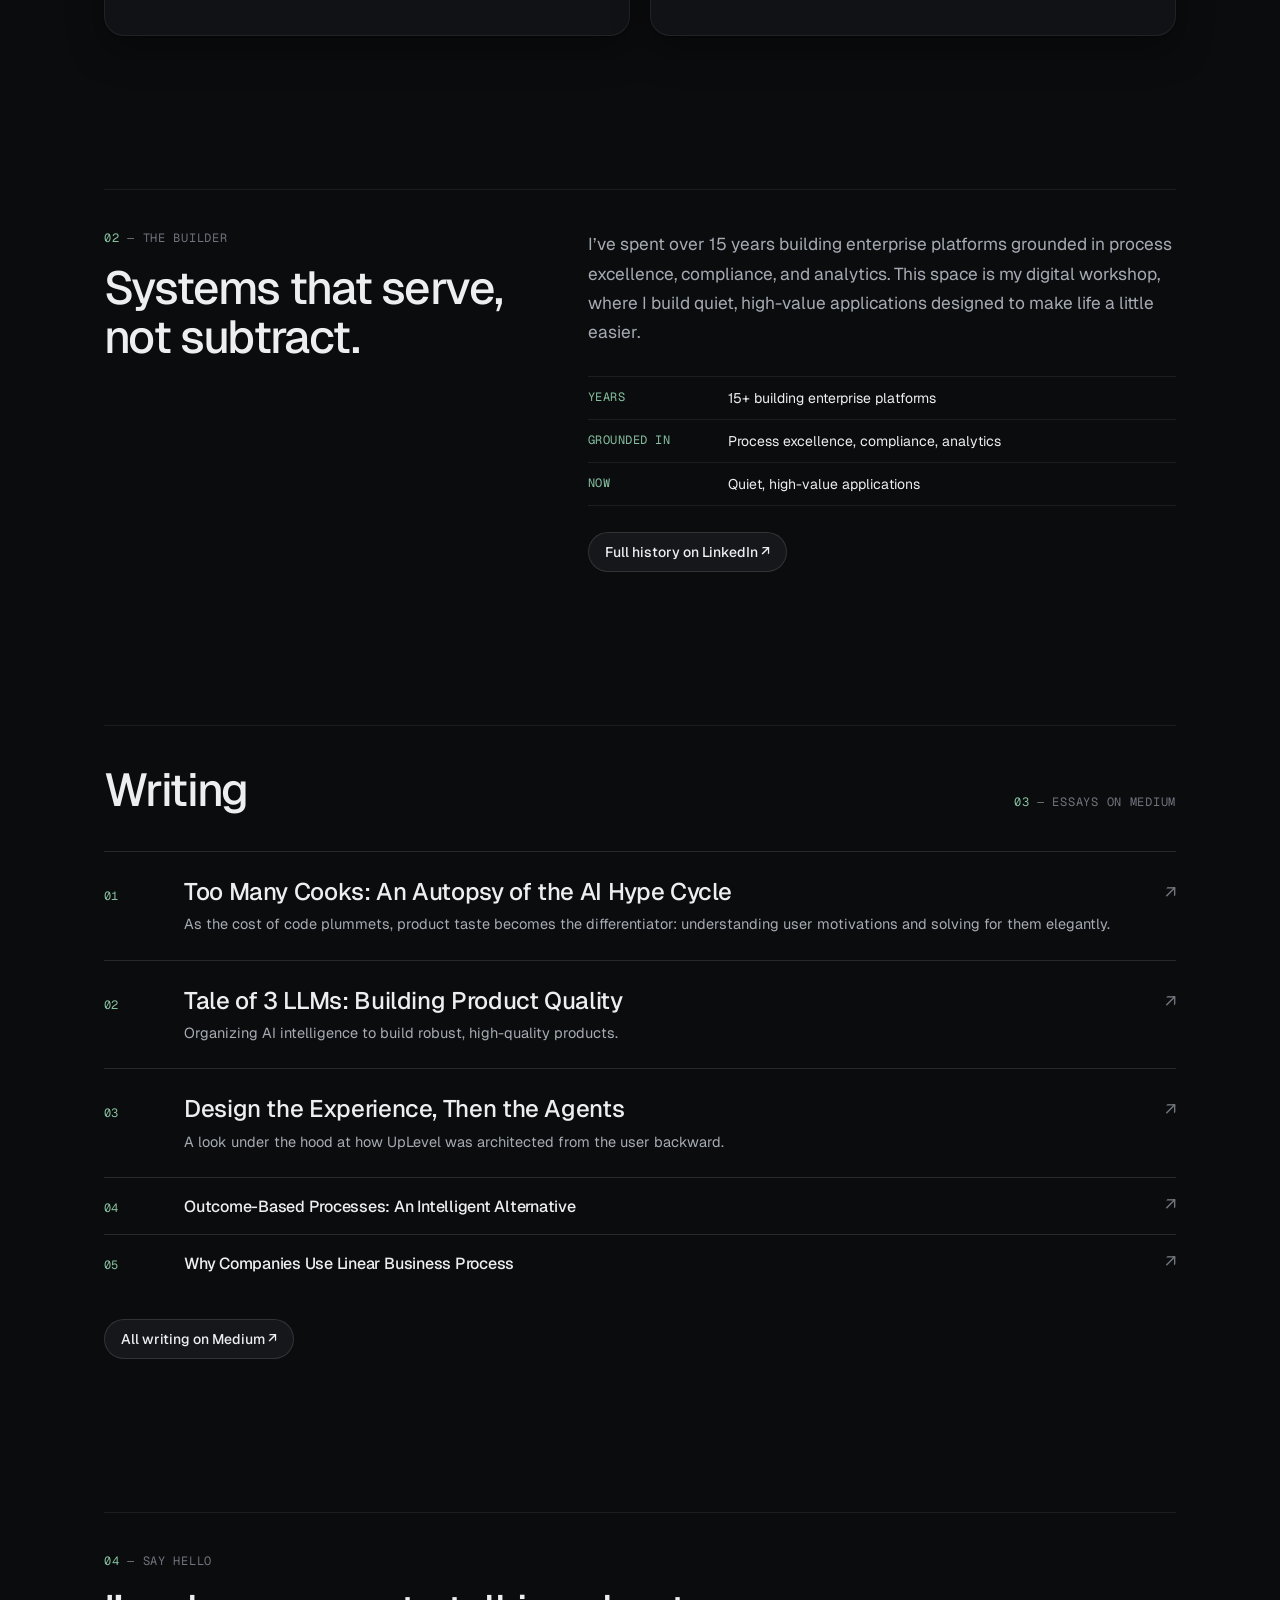
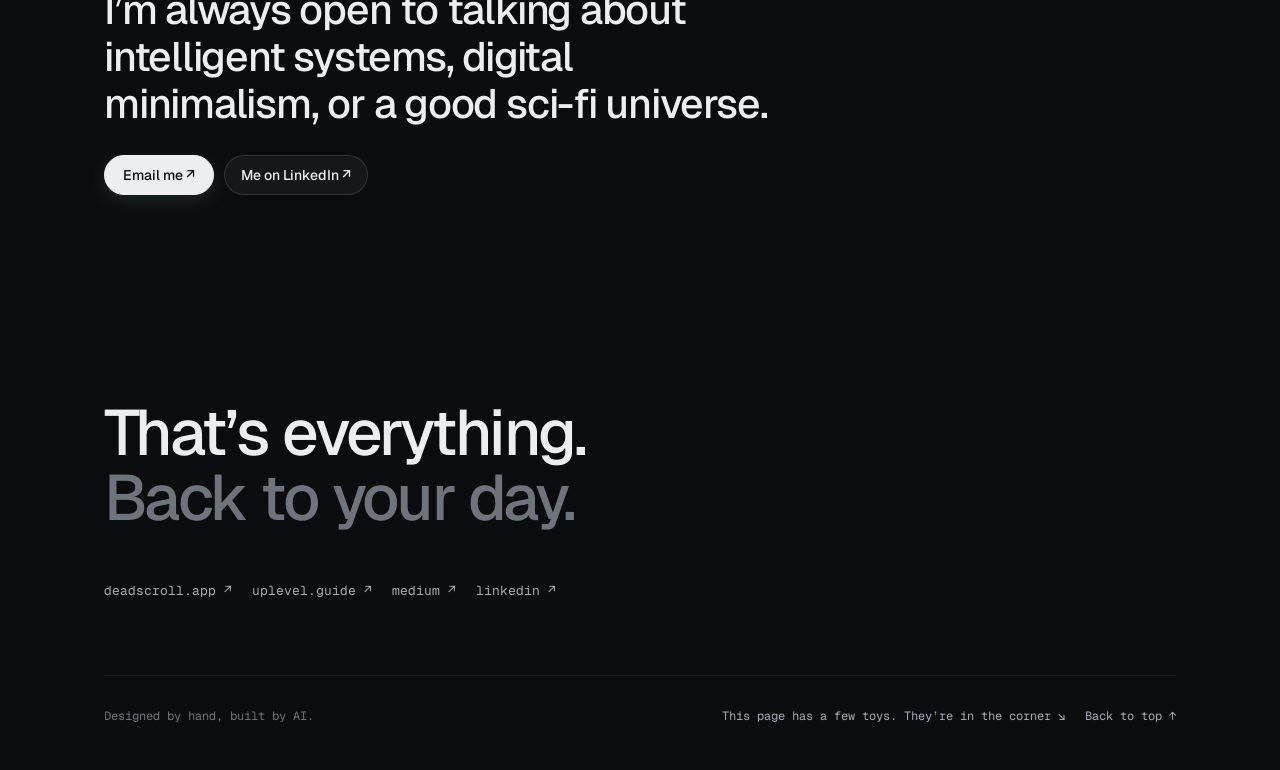
==== commit c0e0c6e2: "Preview: AJ favicon in the new DEADSCROLL tile colours - Favicon (SVG, 32px PNG, apple-touch-icon): " ====
--- a/preview/index.html
+++ b/preview/index.html
@@ -20,9 +20,9 @@
 <meta property="og:image:height" content="630">
 <meta property="og:image:alt" content="Anunag Jayanti: I build quiet tools for a noisy world.">
 <meta name="twitter:card" content="summary_large_image">
-<link rel="icon" href="assets/favicon-aj.svg" type="image/svg+xml">
-<link rel="icon" href="assets/favicon-32.png" type="image/png" sizes="32x32">
-<link rel="apple-touch-icon" href="assets/apple-touch-icon.png">
+<link rel="icon" href="assets/favicon-aj.svg?v=2" type="image/svg+xml">
+<link rel="icon" href="assets/favicon-32.png?v=2" type="image/png" sizes="32x32">
+<link rel="apple-touch-icon" href="assets/apple-touch-icon.png?v=2">
 <script>
 /* Runs before paint: marks JS as available, starts in dark mode (the sun/moon button switches it),
    and applies test overrides: ?theme=light|dark  ?snow=on  ?blueprint=on  ?toys=open */
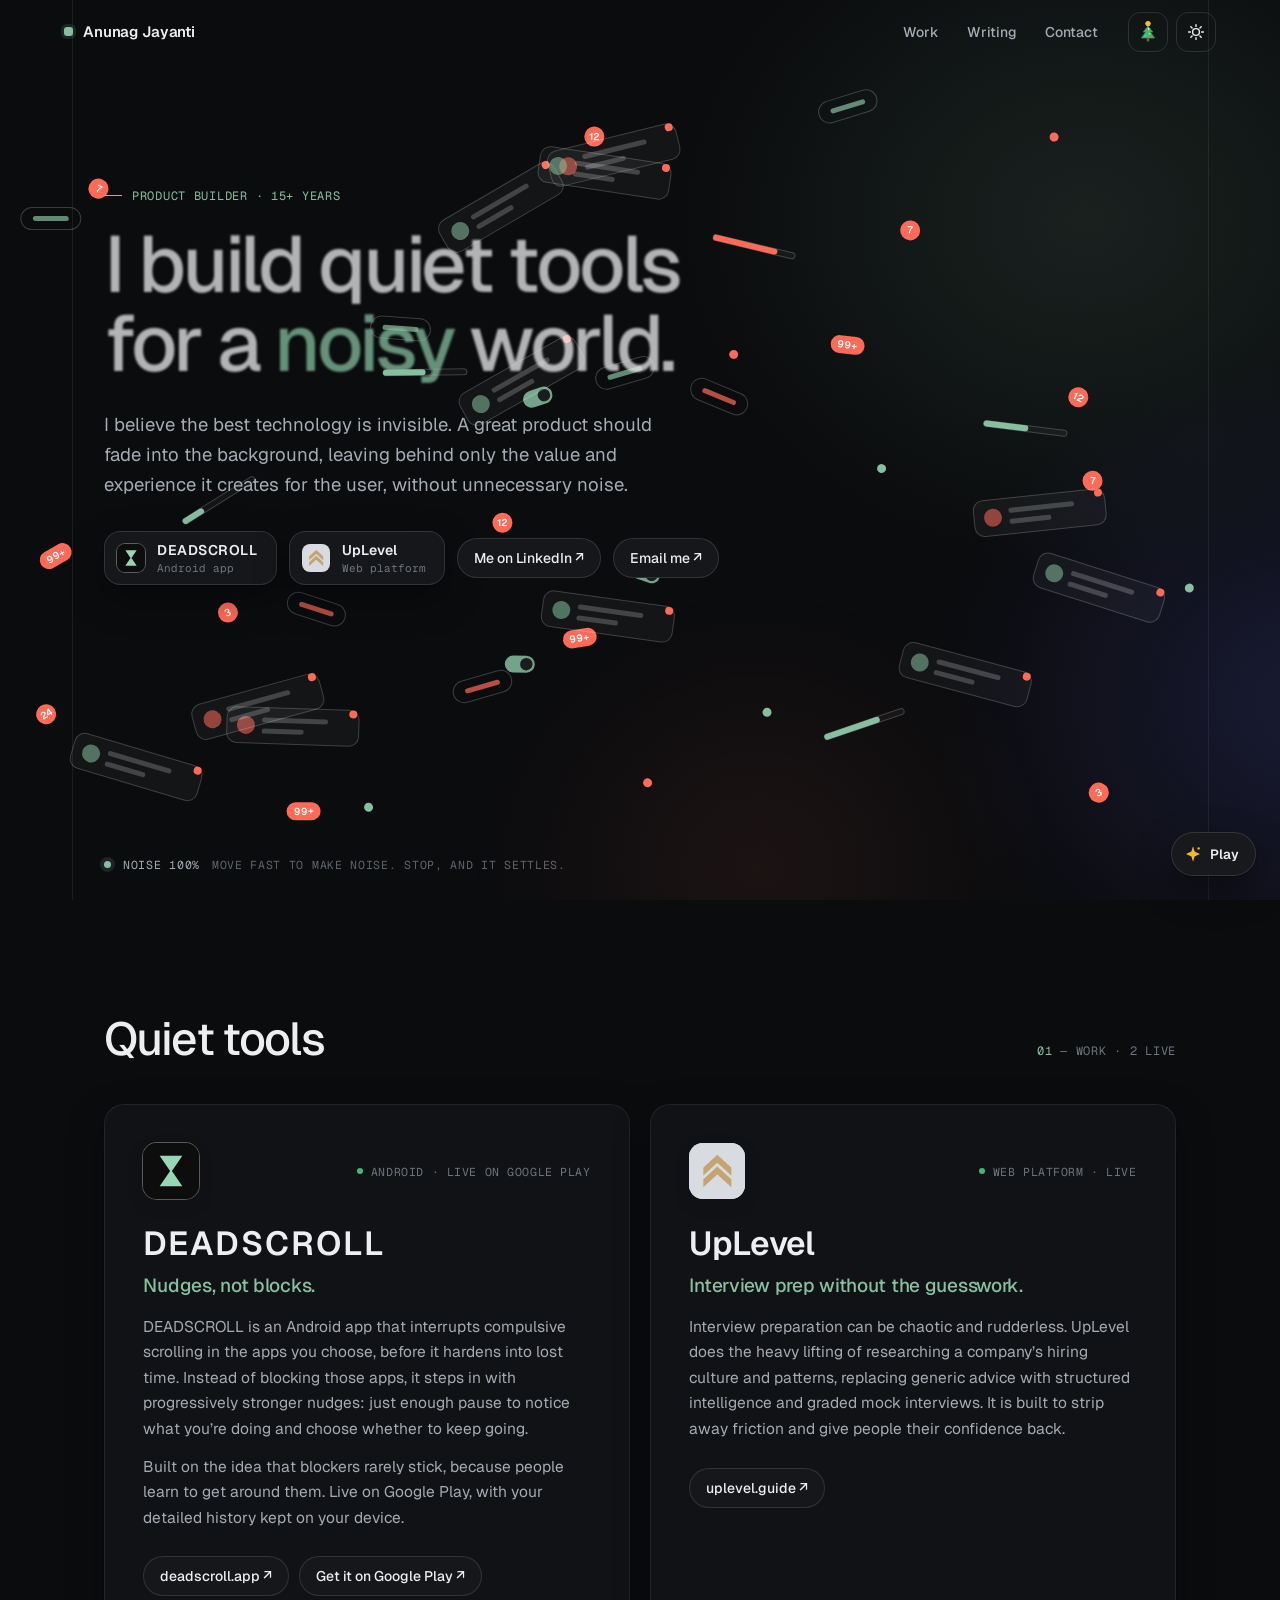
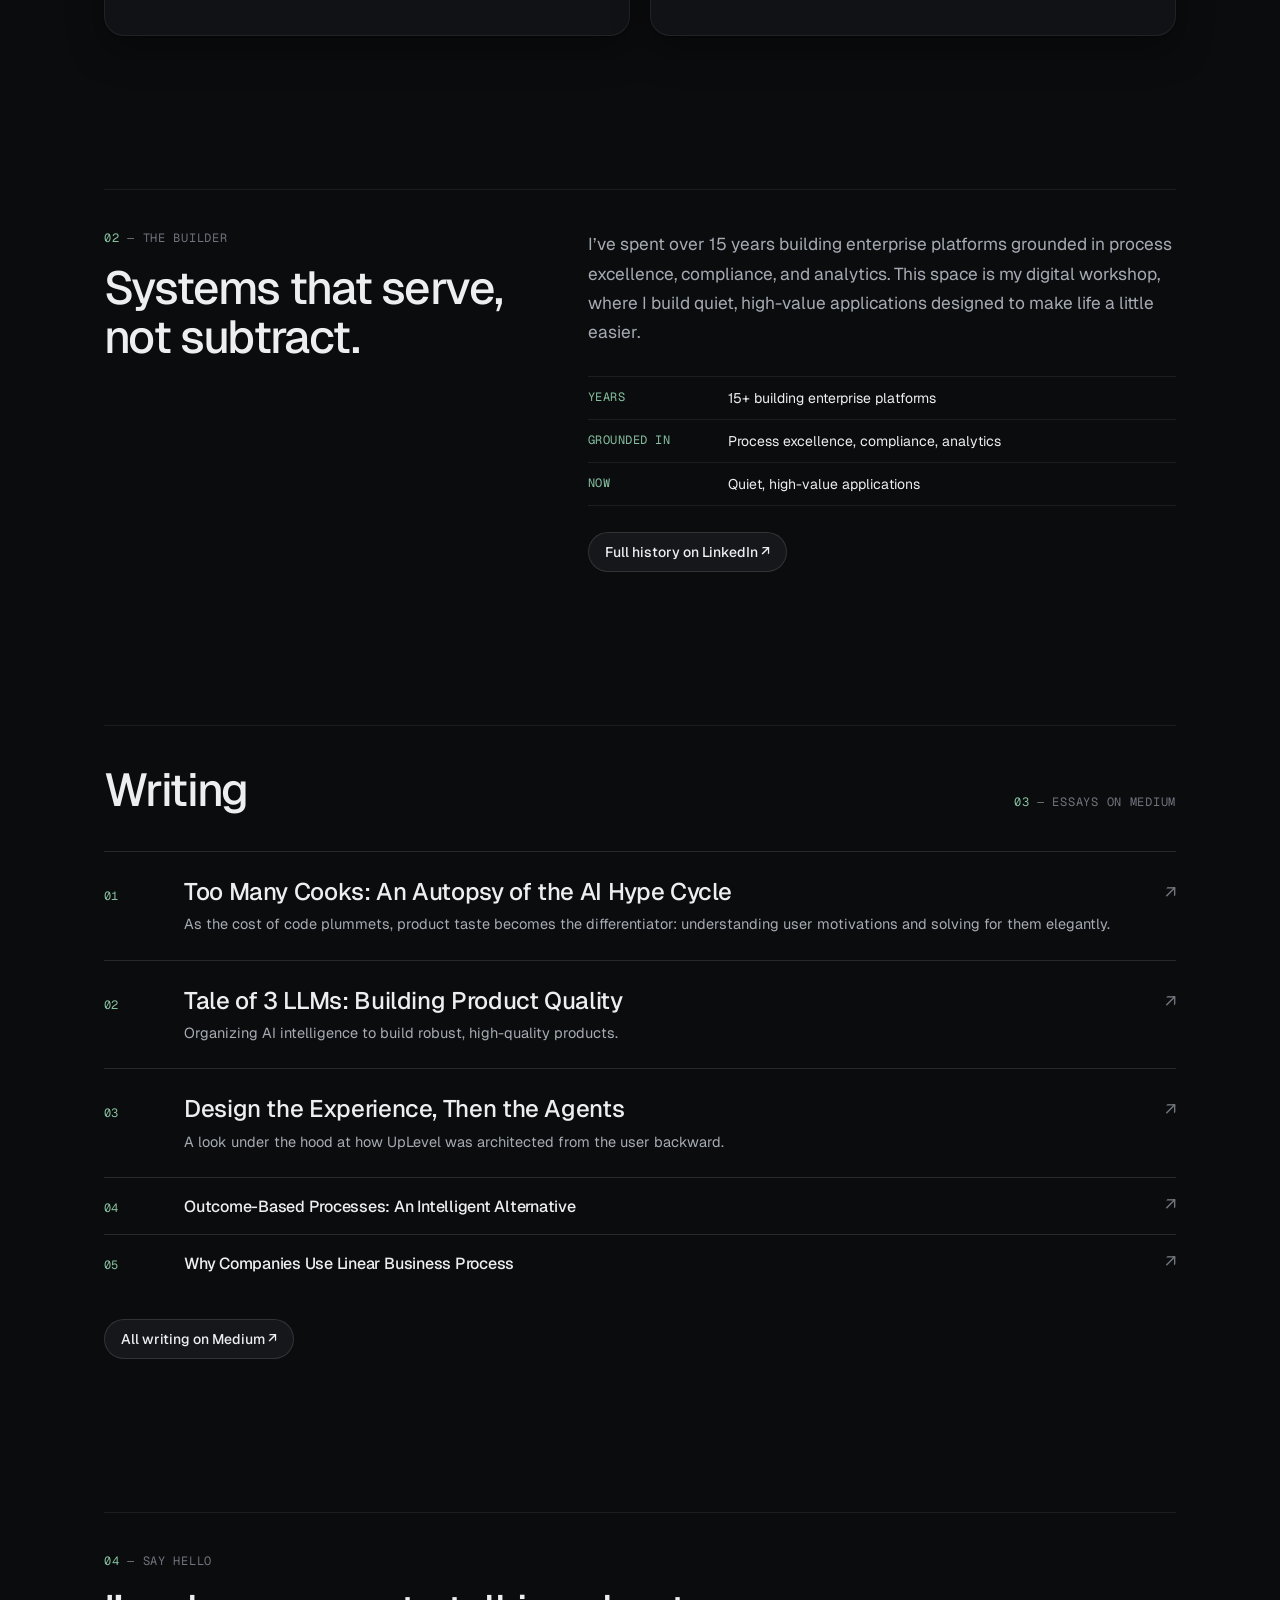
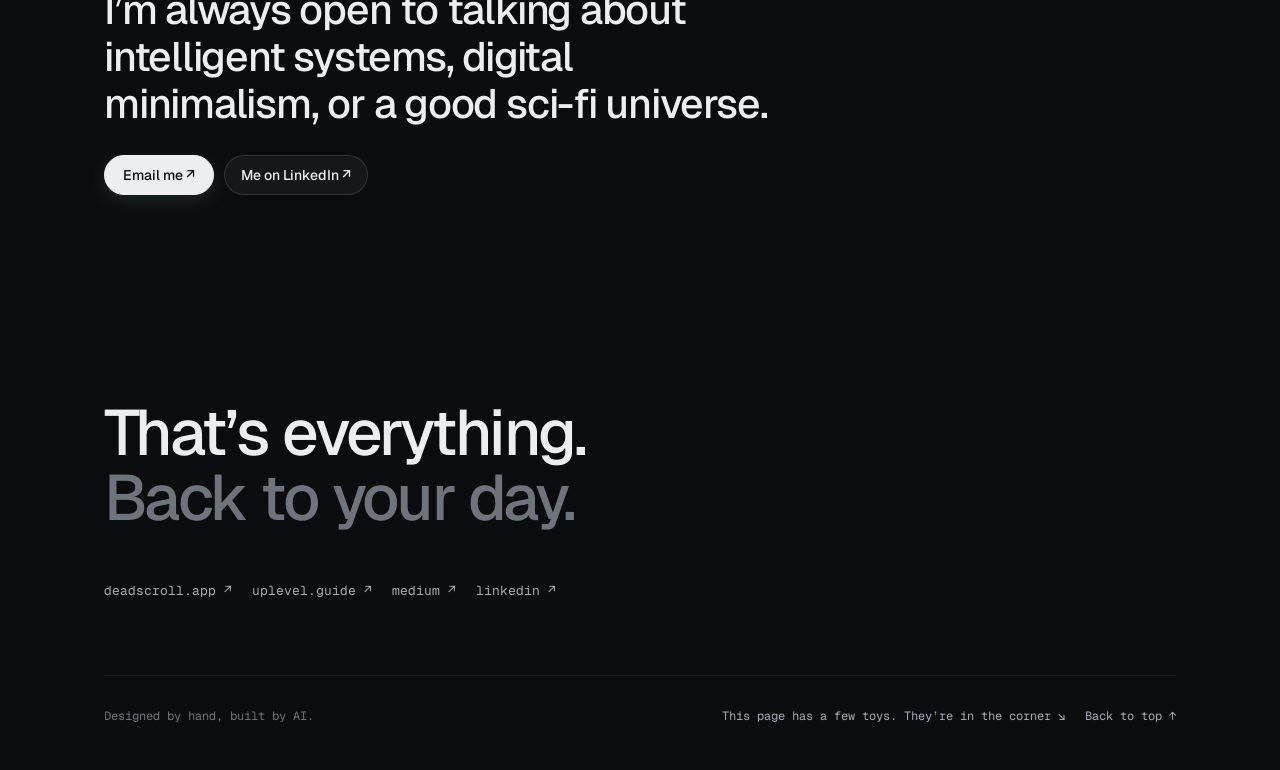
==== commit 5efe4632: "Promote the "Quiet precision" redesign to the homepage - Move the reviewed test page from preview/ t" ====
--- a/preview/index.html
+++ b/preview/index.html
@@ -1,252 +1,15 @@
 <!doctype html>
-<html lang="en" data-theme="dark" data-snow="off" data-blueprint="off">
+<html lang="en">
 <head>
 <meta charset="utf-8">
-<meta name="viewport" content="width=device-width, initial-scale=1, viewport-fit=cover">
-<!-- PREVIEW ONLY: remove this robots tag when promoting this page to the homepage. -->
+<title>Anunag Jayanti</title>
+<!-- The test page now lives at the homepage. Send old /preview/ links there, keeping any #section. -->
 <meta name="robots" content="noindex">
-<title>Anunag Jayanti</title>
-<meta name="description" content="Anunag Jayanti is a product builder with 15+ years of enterprise platforms behind him. He builds quiet tools: DEADSCROLL for Android and UpLevel for interview prep.">
-<meta name="theme-color" content="#0B0C0E">
-<meta property="og:type" content="website">
-<meta property="og:title" content="Anunag Jayanti — I build quiet tools for a noisy world">
-<meta property="og:description" content="Product builder. DEADSCROLL, UpLevel, and essays on product, AI and process.">
-<!-- PREVIEW ONLY: og:url and og:image point at /preview/ so link previews of the test page show this design.
-     When promoting to the homepage, change both to https://www.anunag.com/ and https://www.anunag.com/assets/og-image.jpg -->
-<meta property="og:url" content="https://www.anunag.com/preview/">
-<meta property="og:image" content="https://www.anunag.com/preview/assets/og-image.jpg">
-<meta property="og:image:type" content="image/jpeg">
-<meta property="og:image:width" content="1200">
-<meta property="og:image:height" content="630">
-<meta property="og:image:alt" content="Anunag Jayanti: I build quiet tools for a noisy world.">
-<meta name="twitter:card" content="summary_large_image">
-<link rel="icon" href="assets/favicon-aj.svg?v=2" type="image/svg+xml">
-<link rel="icon" href="assets/favicon-32.png?v=2" type="image/png" sizes="32x32">
-<link rel="apple-touch-icon" href="assets/apple-touch-icon.png?v=2">
-<script>
-/* Runs before paint: marks JS as available, starts in dark mode (the sun/moon button switches it),
-   and applies test overrides: ?theme=light|dark  ?snow=on  ?blueprint=on  ?toys=open */
-(function () {
-  var el = document.documentElement, q = new URLSearchParams(location.search), t = q.get('theme');
-  el.classList.add('js');
-  el.setAttribute('data-theme', t === 'light' ? 'light' : 'dark');
-  if (q.get('snow') === 'on') el.setAttribute('data-snow', 'on');
-  if (q.get('blueprint') === 'on') el.setAttribute('data-blueprint', 'on');
-})();
-</script>
-<link rel="preconnect" href="https://fonts.googleapis.com">
-<link rel="preconnect" href="https://fonts.gstatic.com" crossorigin>
-<link href="https://fonts.googleapis.com/css2?family=Geist:wght@300..700&family=Geist+Mono:wght@400;500&display=swap" rel="stylesheet">
-<link rel="stylesheet" href="styles.css">
-<script src="site.js" defer></script>
+<link rel="canonical" href="https://www.anunag.com/">
+<script>location.replace('/' + location.hash);</script>
+<meta http-equiv="refresh" content="0; url=/">
 </head>
 <body>
-
-<div class="backdrop" aria-hidden="true">
-<div class="backdrop__winter"></div>
-<div class="backdrop__edge backdrop__edge--l"></div>
-<div class="backdrop__edge backdrop__edge--r"></div>
-<canvas class="field"></canvas>
-</div>
-
-<div class="blueprint-grid" aria-hidden="true"><div class="blueprint-grid__cols"><span></span><span></span><span></span><span></span><span></span><span></span><span></span><span></span><span></span><span></span><span></span><span></span></div></div>
-<canvas class="snow-canvas" aria-hidden="true"></canvas>
-<div class="garland" aria-hidden="true"></div>
-
-<header class="hud">
-<a class="hud__brand" href="#top"><span class="hud__mark"></span>Anunag Jayanti</a>
-<div class="hud__right">
-<nav class="hud__nav" aria-label="Sections">
-<a href="#work">Work</a>
-<a href="#sec-writing">Writing</a>
-<a href="#sec-connect">Contact</a>
-</nav>
-<button class="icon-btn tree-btn" type="button" data-action="snow" aria-pressed="false" aria-label="Let it snow" title="Let it snow">
-<svg width="24" height="24" viewBox="0 0 24 24" aria-hidden="true" focusable="false">
-<circle class="tree-btn__halo" cx="12" cy="3.6" r="2.6" fill="#FFC83D"></circle>
-<path class="tree-btn__tree" d="M12 6 L16.8 12 H14.3 L18.6 18 H5.4 L9.7 12 H7.2 Z" stroke-width="0.8" stroke-linejoin="round"></path>
-<rect x="10.7" y="18" width="2.6" height="3.4" rx="0.6" fill="#8B5A2B"></rect>
-<path class="tree-btn__star" d="M12 0.9 L12.85 2.75 L14.7 3.6 L12.85 4.45 L12 6.3 L11.15 4.45 L9.3 3.6 L11.15 2.75 Z" fill="#FFC83D" stroke="#E0A21E" stroke-width="0.4" stroke-linejoin="round"></path>
-<circle class="bulb" style="--d:1.4s;--b:.2s" cx="10.6" cy="10.4" r="0.95" fill="#FF5A47"></circle>
-<circle class="bulb" style="--d:1.9s;--b:.6s" cx="13.5" cy="13.6" r="0.95" fill="#FFC83D"></circle>
-<circle class="bulb" style="--d:1.2s;--b:.4s" cx="9.3" cy="15.6" r="0.95" fill="#5BC0FF"></circle>
-<circle class="bulb" style="--d:2.2s;--b:1s" cx="15.1" cy="16.4" r="0.95" fill="#FF5A47"></circle>
-<circle class="bulb" style="--d:1.6s;--b:.8s" cx="12.6" cy="8.9" r="0.8" fill="#FFFFFF"></circle>
-</svg>
-</button>
-<button class="icon-btn" type="button" data-action="theme" aria-label="Switch to dark mode" title="Switch to dark mode">
-<svg class="icon-moon" width="18" height="18" viewBox="0 0 18 18" aria-hidden="true" focusable="false"><path d="M14.6 11.4A6.2 6.2 0 0 1 6.6 3.4 6.4 6.4 0 1 0 14.6 11.4Z" fill="none" stroke="currentColor" stroke-width="1.4" stroke-linejoin="round"></path></svg>
-<svg class="icon-sun" width="18" height="18" viewBox="0 0 18 18" aria-hidden="true" focusable="false"><g fill="none" stroke="currentColor" stroke-width="1.4" stroke-linecap="round"><circle cx="9" cy="9" r="3.4"></circle><path d="M9 1.6v1.8M9 14.6v1.8M1.6 9h1.8M14.6 9h1.8M3.8 3.8l1.3 1.3M12.9 12.9l1.3 1.3M3.8 14.2l1.3-1.3M12.9 5.1l1.3-1.3"></path></g></svg>
-</button>
-</div>
-</header>
-
-<main>
-
-<section id="top" class="hero" aria-labelledby="h1">
-<div class="hero__wash" aria-hidden="true"></div>
-<canvas class="hero__canvas" aria-hidden="true"></canvas>
-<a class="hero__tile" data-tile="ds" href="#sec-deadscroll" tabindex="-1" aria-hidden="true"></a>
-<a class="hero__tile" data-tile="ul" href="#sec-uplevel" tabindex="-1" aria-hidden="true"></a>
-<div class="wrap hero__inner">
-<div class="hero__col">
-<p class="eyebrow eyebrow--accent" data-spec="Label / Mono"><span class="eyebrow__rule"></span>Product builder · 15+ years</p>
-<h1 id="h1" class="hero__title" data-cap data-spec="Display / H1">I build quiet tools for a <span class="accent">noisy</span> world.</h1>
-<p class="lead" data-spec="Body / Lead">I believe the best technology is invisible. A great product should fade into the background, leaving behind only the value and experience it creates for the user, without unnecessary noise.</p>
-<div class="chips">
-<a class="chip" href="#sec-deadscroll" data-mag data-spec="Button / Product chip"><img src="assets/deadscroll-tile.svg" alt="" width="28" height="28"><span class="chip__text"><span class="chip__name chip__name--caps">DEADSCROLL</span><span class="chip__meta">Android app</span></span><span class="ledge" data-ledge="pill" data-lid="ch-ds"></span></a>
-<a class="chip" href="#sec-uplevel" data-mag data-spec="Button / Product chip"><img class="logo-ul" src="assets/uplevel-logo.png" alt="" width="28" height="28"><span class="chip__text"><span class="chip__name">UpLevel</span><span class="chip__meta">Web platform</span></span><span class="ledge" data-ledge="pill" data-lid="ch-ul"></span></a>
-<div class="chips__links">
-<a class="pill" href="https://www.linkedin.com/in/anunagjayanti/" data-mag data-spec="Button / Pill">Me on LinkedIn ↗<span class="ledge" data-ledge="pill" data-lid="pl-hli"></span></a>
-<a class="pill" href="mailto:Jayanti.nag@gmail.com" data-mag data-spec="Button / Pill">Email me ↗<span class="ledge" data-ledge="pill" data-lid="pl-hem"></span></a>
-</div>
-</div>
-</div>
-</div>
-<div class="wrap hero__status" aria-hidden="true">
-<span class="status-dot"></span>
-<span class="hero__meter">Signal clear</span>
-<span class="hero__hint"><span class="only-pointer">Move fast to make noise. Stop, and it settles.</span><span class="only-touch">Scroll makes noise. Stop, and it settles.</span></span>
-</div>
-</section>
-
-<section id="work" class="section wrap" aria-label="Work">
-<div class="rv">
-<div class="section__head">
-<h2 class="h2" data-cap data-spec="Heading / H2">Quiet tools</h2>
-<p class="mono-label"><span class="accent">01</span> — Work · 2 live</p>
-</div>
-<div class="cards">
-
-<article id="sec-deadscroll" class="card" data-lit data-spec="Card / Product" aria-labelledby="dn">
-<span class="ledge ledge--card" data-ledge="card" data-lid="card-dn"></span>
-<div class="card__top">
-<span class="tile" data-spec="Image / App icon"><img src="assets/deadscroll-tile.svg" alt="DEADSCROLL app icon" width="56" height="56"><span class="ledge ledge--tile" data-ledge="tile" data-lid="tile-dn"></span></span>
-<span class="card__status"><span class="live-dot"></span>Android · Live on Google Play</span>
-</div>
-<h3 id="dn" class="card__title card__title--caps" data-cap data-spec="Heading / Product">DEADSCROLL</h3>
-<p class="card__tagline">Nudges, not blocks.</p>
-<p class="card__body" data-spec="Body / Card">DEADSCROLL is an Android app that interrupts compulsive scrolling in the apps you choose, before it hardens into lost time. Instead of blocking those apps, it steps in with progressively stronger nudges: just enough pause to notice what you’re doing and choose whether to keep going.</p>
-<p class="card__body">Built on the idea that blockers rarely stick, because people learn to get around them. Live on Google Play, with your detailed history kept on your device.</p>
-<div class="pills">
-<a class="pill" href="https://deadscroll.app" data-mag data-spec="Button / Pill">deadscroll.app ↗<span class="ledge" data-ledge="pill" data-lid="pl-ds"></span></a>
-<a class="pill" href="https://play.google.com/store/apps/details?id=com.reclaim.deepwork" data-mag data-spec="Button / Pill">Get it on Google Play ↗<span class="ledge" data-ledge="pill" data-lid="pl-gp"></span></a>
-</div>
-</article>
-
-<article id="sec-uplevel" class="card" data-lit data-spec="Card / Product" aria-labelledby="un">
-<span class="ledge ledge--card" data-ledge="card" data-lid="card-un"></span>
-<div class="card__top">
-<span class="tile tile--light" data-spec="Image / App icon"><img class="logo-ul" src="assets/uplevel-logo.png" alt="UpLevel logo" width="56" height="56"><span class="ledge ledge--tile" data-ledge="tile" data-lid="tile-un"></span></span>
-<span class="card__status"><span class="live-dot"></span>Web platform · Live</span>
-</div>
-<h3 id="un" class="card__title" data-cap data-spec="Heading / Product">UpLevel</h3>
-<p class="card__tagline">Interview prep without the guesswork.</p>
-<p class="card__body" data-spec="Body / Card">Interview preparation can be chaotic and rudderless. UpLevel does the heavy lifting of researching a company’s hiring culture and patterns, replacing generic advice with structured intelligence and graded mock interviews. It is built to strip away friction and give people their confidence back.</p>
-<div class="pills">
-<a class="pill" href="https://uplevel.guide/" data-mag data-spec="Button / Pill">uplevel.guide ↗<span class="ledge" data-ledge="pill" data-lid="pl-ul"></span></a>
-</div>
-</article>
-
-</div>
-</div>
-</section>
-
-<section id="sec-builder" class="section wrap" aria-labelledby="about">
-<div class="rv about">
-<div>
-<p class="mono-label"><span class="accent">02</span> — The builder</p>
-<h2 id="about" class="h2 about__title" data-cap data-spec="Heading / H2">Systems that serve, not subtract.</h2>
-</div>
-<div>
-<p class="about__body" data-spec="Body / Lead">I’ve spent over 15 years building enterprise platforms grounded in process excellence, compliance, and analytics. This space is my digital workshop, where I build quiet, high-value applications designed to make life a little easier.</p>
-<dl class="facts" data-spec="List / Facts">
-<div><dt>Years</dt><dd>15+ building enterprise platforms</dd></div>
-<div><dt>Grounded in</dt><dd>Process excellence, compliance, analytics</dd></div>
-<div><dt>Now</dt><dd>Quiet, high-value applications</dd></div>
-</dl>
-<div class="pills">
-<a class="pill" href="https://www.linkedin.com/in/anunagjayanti/" data-mag data-spec="Button / Pill">Full history on LinkedIn ↗<span class="ledge" data-ledge="pill" data-lid="pl-li1"></span></a>
-</div>
-</div>
-</div>
-</section>
-
-<section id="sec-writing" class="section wrap" aria-labelledby="writing">
-<div class="rv ruled">
-<div class="section__head">
-<h2 id="writing" class="h2" data-cap data-spec="Heading / H2">Writing</h2>
-<p class="mono-label"><span class="accent">03</span> — Essays on Medium</p>
-</div>
-<ol class="essays">
-<li data-ledge="rule" data-lid="row0"><a href="https://anunagjayanti.medium.com/too-many-cooks-an-autopsy-of-the-ai-hype-cycle-25ee276a88fc" data-spec="Row / Essay"><span class="essay__n">01</span><span class="essay__text"><span class="essay__title">Too Many Cooks: An Autopsy of the AI Hype Cycle</span><span class="essay__sum">As the cost of code plummets, product taste becomes the differentiator: understanding user motivations and solving for them elegantly.</span></span><span class="essay__arrow" aria-hidden="true">↗</span></a></li>
-<li data-ledge="rule" data-lid="row1"><a href="https://anunagjayanti.medium.com/tale-of-3-llms-building-product-quality-by-organizing-ai-intelligence-0e062ff59d80" data-spec="Row / Essay"><span class="essay__n">02</span><span class="essay__text"><span class="essay__title">Tale of 3 LLMs: Building Product Quality</span><span class="essay__sum">Organizing AI intelligence to build robust, high-quality products.</span></span><span class="essay__arrow" aria-hidden="true">↗</span></a></li>
-<li data-ledge="rule" data-lid="row2"><a href="https://anunagjayanti.medium.com/design-the-experience-then-the-agents-how-uplevel-was-built-486b90a1ed76" data-spec="Row / Essay"><span class="essay__n">03</span><span class="essay__text"><span class="essay__title">Design the Experience, Then the Agents</span><span class="essay__sum">A look under the hood at how UpLevel was architected from the user backward.</span></span><span class="essay__arrow" aria-hidden="true">↗</span></a></li>
-<li class="essay--small" data-ledge="thin" data-lid="row3"><a href="https://anunagjayanti.medium.com/outcome-based-processes-an-intelligent-alternative-10e51e8b6f21" data-spec="Row / Essay"><span class="essay__n">04</span><span class="essay__text"><span class="essay__title">Outcome-Based Processes: An Intelligent Alternative</span></span><span class="essay__arrow" aria-hidden="true">↗</span></a></li>
-<li class="essay--small" data-ledge="thin" data-lid="row4"><a href="https://anunagjayanti.medium.com/why-companies-use-linear-business-process-ca1997d417d5" data-spec="Row / Essay"><span class="essay__n">05</span><span class="essay__text"><span class="essay__title">Why Companies Use Linear Business Process</span></span><span class="essay__arrow" aria-hidden="true">↗</span></a></li>
-</ol>
-<div class="pills">
-<a class="pill" href="https://anunagjayanti.medium.com/" data-mag data-spec="Button / Pill">All writing on Medium ↗<span class="ledge" data-ledge="pill" data-lid="pl-md"></span></a>
-</div>
-</div>
-</section>
-
-<section id="sec-connect" class="section wrap" aria-labelledby="connect">
-<div class="rv ruled">
-<p class="mono-label"><span class="accent">04</span> — Say hello</p>
-<h2 id="connect" class="connect__title" data-cap data-spec="Heading / H2">I’m always open to talking about intelligent systems, digital minimalism, or a good sci-fi universe.</h2>
-<div class="pills">
-<a class="pill pill--primary" href="mailto:Jayanti.nag@gmail.com" data-mag data-spec="Button / Primary">Email me ↗<span class="ledge" data-ledge="pill" data-lid="pl-em"></span></a>
-<a class="pill" href="https://www.linkedin.com/in/anunagjayanti/" data-mag data-spec="Button / Pill">Me on LinkedIn ↗<span class="ledge" data-ledge="pill" data-lid="pl-li2"></span></a>
-</div>
-</div>
-</section>
-
-<section id="sec-end" class="end wrap" aria-label="End">
-<div class="rv">
-<p class="end__line" data-cap data-spec="Display / Closing">That’s everything.<br><span class="end__soft">Back to your day.</span></p>
-<div class="quiet-links">
-<a href="https://deadscroll.app">deadscroll.app ↗</a>
-<a href="https://uplevel.guide/">uplevel.guide ↗</a>
-<a href="https://anunagjayanti.medium.com/">medium ↗</a>
-<a href="https://www.linkedin.com/in/anunagjayanti/">linkedin ↗</a>
-</div>
-</div>
-<footer class="footer">
-<span>Designed by hand, built by AI.</span>
-<span class="footer__right">
-<button class="text-btn" type="button" data-action="open-toys">This page has a few toys. They’re in the corner ↘</button>
-<a class="text-btn" href="#top">Back to top ↑</a>
-</span>
-</footer>
-<svg class="end__drift" viewBox="0 0 1440 70" preserveAspectRatio="none" aria-hidden="true" focusable="false">
-<path class="end__drift-sh" d="M-20 22 C 120 14 240 30 380 22 S 640 10 780 20 S 1040 32 1180 22 S 1380 12 1460 20 L1460 70 L-20 70 Z"></path>
-<path class="end__drift-top" d="M-20 26 C 120 18 240 34 380 26 S 640 14 780 24 S 1040 36 1180 26 S 1380 16 1460 24 L1460 70 L-20 70 Z"></path>
-</svg>
-</section>
-
-</main>
-
-<div class="inspect" aria-hidden="true">
-<div class="inspect__box"><span class="inspect__h inspect__h--tl"></span><span class="inspect__h inspect__h--tr"></span><span class="inspect__h inspect__h--bl"></span><span class="inspect__h inspect__h--br"></span><span class="inspect__pad"></span><span class="inspect__dim"></span></div>
-<div class="inspect__card"><div class="inspect__label"></div><div class="inspect__lines"></div></div>
-</div>
-
-<button class="blueprint-pill" type="button" data-action="blueprint">BLUEPRINT · <span class="only-pointer">HOVER ANYTHING</span><span class="only-touch">TAP ANYTHING</span> · TURN OFF ✕</button>
-
-<div class="dock">
-<div class="dock__items" id="dock-items">
-<div class="dock__item" style="--i:3"><span class="dock__label">Make some noise</span><button class="dock__btn" type="button" data-action="noise" aria-label="Make some noise" title="Make some noise"><svg width="20" height="20" viewBox="0 0 20 20" aria-hidden="true" focusable="false"><circle class="dock__noise-dot" cx="10" cy="10" r="3.2"></circle><path d="M10 2.5v2.4M10 15.1v2.4M2.5 10h2.4M15.1 10h2.4M4.7 4.7l1.7 1.7M13.6 13.6l1.7 1.7M4.7 15.3l1.7-1.7M13.6 6.4l1.7-1.7" stroke="currentColor" stroke-width="1.5" stroke-linecap="round"></path></svg></button></div>
-<div class="dock__item" style="--i:2"><span class="dock__label" data-state="blueprint" data-off="Blueprint" data-on="Blueprint · on">Blueprint</span><button class="dock__btn dock__btn--blue" type="button" data-action="blueprint" aria-pressed="false" aria-label="Blueprint" title="Blueprint"><svg width="20" height="20" viewBox="0 0 20 20" aria-hidden="true" focusable="false"><rect x="3" y="3" width="14" height="14" rx="2" fill="rgba(13,153,255,0.12)" stroke="#0D99FF" stroke-width="1.4"></rect><path d="M3 8h14M3 12.5h14M8 3v14M12.5 3v14" stroke="#0D99FF" stroke-width="0.9" opacity="0.8"></path></svg></button></div>
-<div class="dock__item" style="--i:1"><span class="dock__label" data-state="snow" data-off="Let it snow" data-on="Let it snow · on">Let it snow</span><button class="dock__btn dock__btn--green" type="button" data-action="snow" aria-pressed="false" aria-label="Let it snow" title="Let it snow"><svg width="22" height="22" viewBox="0 0 24 24" aria-hidden="true" focusable="false" style="overflow: visible"><path class="tree-btn__tree" d="M12 6 L16.8 12 H14.3 L18.6 18 H5.4 L9.7 12 H7.2 Z" stroke-width="0.8" stroke-linejoin="round"></path><rect x="10.7" y="18" width="2.6" height="3.4" rx="0.6" fill="#8B5A2B"></rect><path d="M12 0.9 L12.85 2.75 L14.7 3.6 L12.85 4.45 L12 6.3 L11.15 4.45 L9.3 3.6 L11.15 2.75 Z" fill="#FFC83D" stroke="#E0A21E" stroke-width="0.4"></path><circle cx="10.6" cy="10.4" r="0.95" fill="#FF5A47"></circle><circle cx="13.5" cy="13.6" r="0.95" fill="#FFC83D"></circle><circle cx="9.3" cy="15.6" r="0.95" fill="#5BC0FF"></circle></svg></button></div>
-<div class="dock__item" style="--i:0"><span class="dock__label" data-state="dark" data-off="Lights off" data-on="Lights on">Lights off</span><button class="dock__btn" type="button" data-action="theme" aria-label="Switch to dark mode" title="Switch to dark mode"><svg class="icon-moon" width="18" height="18" viewBox="0 0 18 18" aria-hidden="true" focusable="false"><path d="M14.6 11.4A6.2 6.2 0 0 1 6.6 3.4 6.4 6.4 0 1 0 14.6 11.4Z" fill="#4B5A8C" stroke="#3A4777" stroke-width="1" stroke-linejoin="round"></path></svg><svg class="icon-sun" width="18" height="18" viewBox="0 0 18 18" aria-hidden="true" focusable="false"><g fill="none" stroke="#F2B92C" stroke-width="1.5" stroke-linecap="round"><circle cx="9" cy="9" r="3.4" fill="#F2B92C"></circle><path d="M9 1.6v1.8M9 14.6v1.8M1.6 9h1.8M14.6 9h1.8M3.8 3.8l1.3 1.3M12.9 12.9l1.3 1.3M3.8 14.2l1.3-1.3M12.9 5.1l1.3-1.3"></path></g></svg></button></div>
-</div>
-<button class="dock__toggle" type="button" data-action="toys" aria-expanded="false" aria-controls="dock-items" aria-label="Open the toys: things to play with on this page">
-<svg class="dock__sparkle" width="18" height="18" viewBox="0 0 18 18" aria-hidden="true" focusable="false"><path d="M9 1.2 L10.6 6.6 L16 9 L10.6 11.4 L9 16.8 L7.4 11.4 L2 9 L7.4 6.6 Z" fill="#F2B92C"></path><circle class="dock__sparkle-dot" cx="14.6" cy="3.4" r="1.2" fill="#F2B92C"></circle></svg>
-<svg class="dock__close" width="14" height="14" viewBox="0 0 14 14" aria-hidden="true" focusable="false"><path d="M2 2l10 10M12 2L2 12" stroke="currentColor" stroke-width="1.6" stroke-linecap="round"></path></svg>
-<span class="dock__toggle-label">Play</span>
-</button>
-</div>
-
+<p>This page has moved to <a href="/">anunag.com</a>.</p>
 </body>
 </html>
